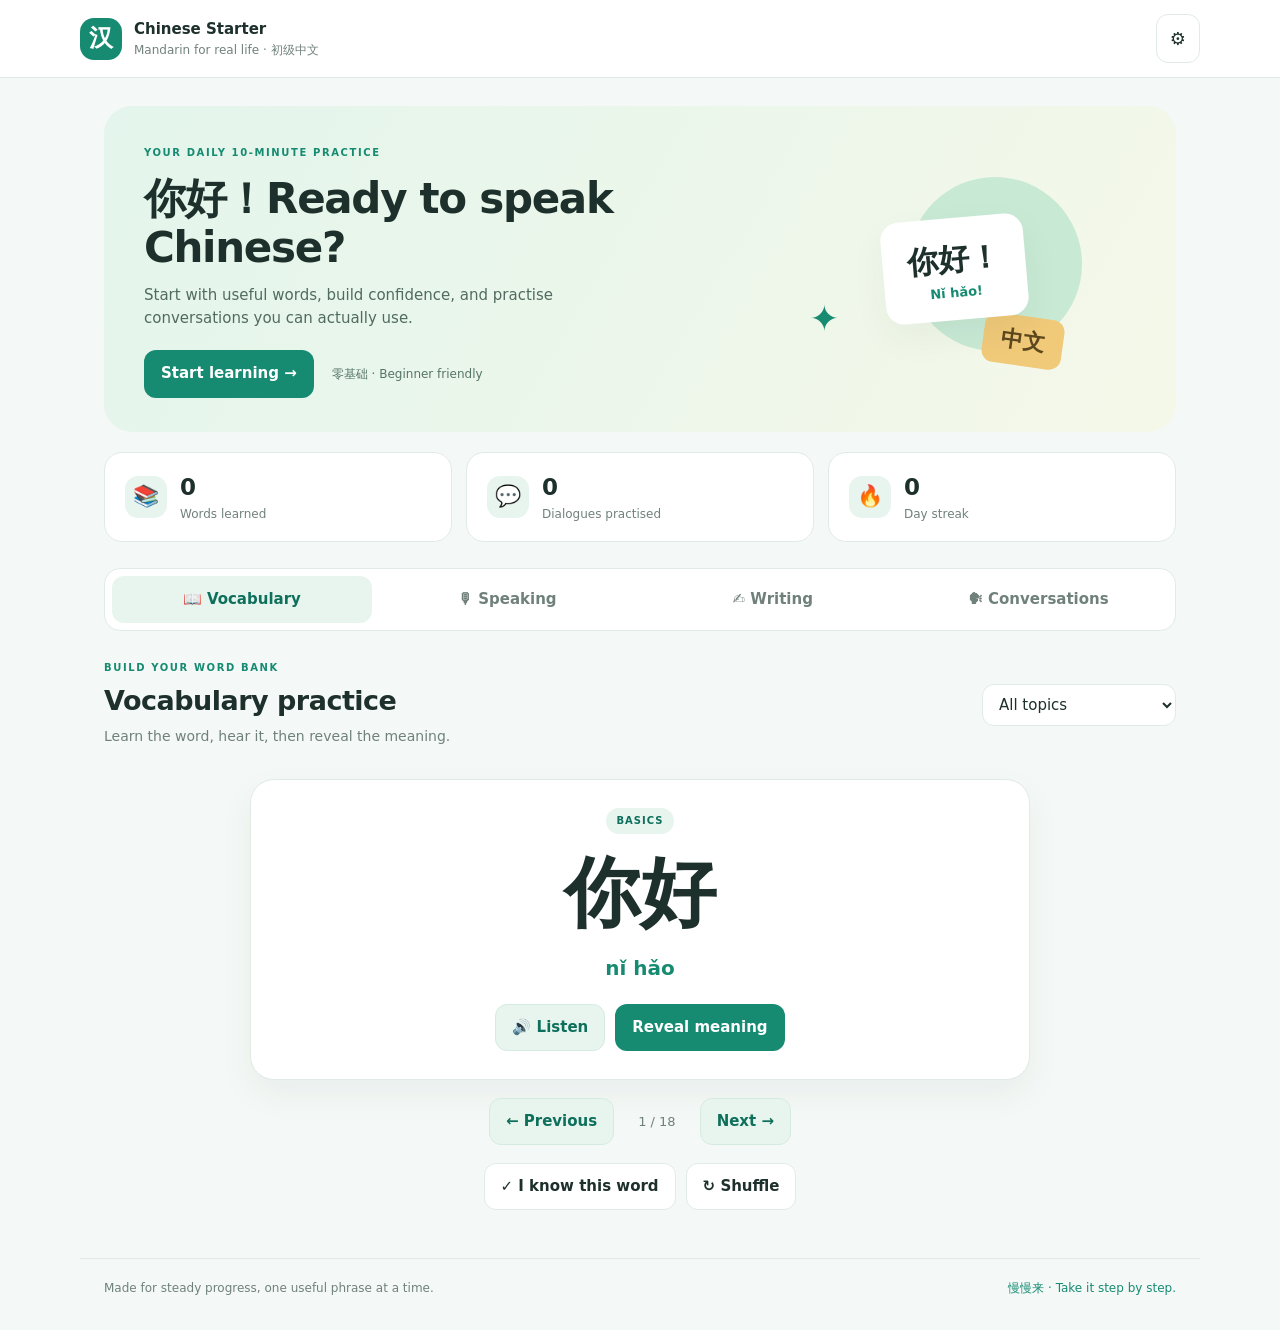
==== android/app/src/main/assets/web/index.html @ 2f26beed "Update" ====
<!doctype html>
<html lang="en">
<head>
<meta charset="utf-8"><meta name="viewport" content="width=device-width,initial-scale=1,viewport-fit=cover">
<meta name="theme-color" content="#168b72"><meta name="description" content="Learn beginner Mandarin through vocabulary, speaking, writing and real-life conversations.">
<link rel="manifest" href="manifest.webmanifest"><link rel="stylesheet" href="styles.css">
<title>Chinese Starter · Mandarin for real life</title>
</head>
<body>
<header class="topbar">
  <div class="brand"><div class="logo">汉</div><div><strong>Chinese Starter</strong><small>Mandarin for real life · 初级中文</small></div></div>
  <button id="settingsBtn" class="icon-btn" aria-label="Settings">⚙</button>
</header>
<main>
<section class="hero">
  <div><span class="eyebrow">YOUR DAILY 10-MINUTE PRACTICE</span><h1>你好！Ready to speak Chinese?</h1><p>Start with useful words, build confidence, and practise conversations you can actually use.</p><div class="hero-actions"><button class="primary" data-go="vocab">Start learning <span>→</span></button><span class="hero-note">零基础 · Beginner friendly</span></div></div>
  <div class="hero-art" aria-hidden="true"><div class="sun"></div><div class="speech">你好！<small>Nǐ hǎo!</small></div><div class="book">中文</div><div class="plant">✦</div></div>
</section>
<section class="stats">
 <div class="stat"><span class="stat-icon">📚</span><div><strong id="wordsStat">0</strong><small>Words learned</small></div></div>
 <div class="stat"><span class="stat-icon">💬</span><div><strong id="dialogsStat">0</strong><small>Dialogues practised</small></div></div>
 <div class="stat"><span class="stat-icon">🔥</span><div><strong id="streakStat">0</strong><small>Day streak</small></div></div>
</section>
<nav class="tabs" aria-label="Learning sections">
<button class="tab active" data-tab="vocab">📖 Vocabulary</button><button class="tab" data-tab="speaking">🎙 Speaking</button><button class="tab" data-tab="writing">✍️ Writing</button><button class="tab" data-tab="conversation">🗣 Conversations</button>
</nav>
<section id="vocab" class="panel active">
 <div class="section-head"><div><span class="eyebrow">BUILD YOUR WORD BANK</span><h2>Vocabulary practice</h2><p>Learn the word, hear it, then reveal the meaning.</p></div><select id="vocabCategory" aria-label="Vocabulary category"><option value="all">All topics</option><option value="basics">Basics</option><option value="daily">Daily life</option><option value="work">At work</option><option value="meeting">Customer meetings</option></select></div>
 <div class="flashcard" id="flashcard"><span id="wordTag" class="pill">BASICS</span><div id="hanzi" class="hanzi">你好</div><div id="pinyin" class="pinyin">nǐ hǎo</div><div id="meaning" class="meaning hidden">Hello</div><div id="example" class="example hidden"></div><div class="card-actions"><button id="audioBtn" class="secondary">🔊 Listen</button><button id="revealBtn" class="primary">Reveal meaning</button></div></div>
 <div class="practice-nav"><button id="prevWord" class="secondary">← Previous</button><span id="wordCounter">1 / 1</span><button id="nextWord" class="secondary">Next →</button></div>
 <div class="inline-actions"><button id="knownBtn" class="outline">✓ I know this word</button><button id="shuffleBtn" class="outline">↻ Shuffle</button></div>
</section>
<section id="speaking" class="panel">
 <div class="section-head"><div><span class="eyebrow">LISTEN · REPEAT · IMPROVE</span><h2>Speaking studio</h2><p>Listen to a phrase, say it aloud, and check your confidence.</p></div></div>
 <div class="practice-card"><label for="speakTopic">Choose a phrase</label><select id="speakTopic"></select><div id="speakHanzi" class="hanzi medium">请再说一遍。</div><div id="speakPinyin" class="pinyin">qǐng zài shuō yí biàn</div><p id="speakMeaning" class="meaning">Please say that again.</p><div class="button-row"><button id="speakAudio" class="primary">🔊 Listen</button><button id="micBtn" class="secondary">🎙 Try speaking</button></div><p id="speechResult" class="feedback" aria-live="polite">Tip: speak slowly and clearly. Speech recognition varies by browser and device.</p><div class="self-rating"><span>How did it feel?</span><button data-rating="again">Try again</button><button data-rating="good">Good</button><button data-rating="easy">Easy</button></div></div>
 <div class="tip-box">💡 <strong>Beginner tip:</strong> Mandarin has four main tones. Copy the rhythm first; accuracy will improve with repetition.</div>
</section>
<section id="writing" class="panel">
 <div class="section-head"><div><span class="eyebrow">READ · COPY · RECALL</span><h2>Writing practice</h2><p>Copy the characters and test your memory.</p></div></div>
 <div class="practice-card writing-card"><div class="writing-top"><div><span class="pill">COPY THIS</span><div id="writeHanzi" class="hanzi">谢谢</div><div id="writePinyin" class="pinyin">xiè xie</div><p id="writeMeaning" class="meaning">Thank you</p></div><button id="writeAudio" class="secondary">🔊 Hear it</button></div><div class="writing-grid"><div class="trace"><span class="muted">Character guide</span><div id="traceHanzi">谢 谢</div><small>Look at each character's shape and order.</small></div><div><label for="writeInput">Write the Chinese characters</label><input id="writeInput" autocomplete="off" placeholder="Type the characters here"><label for="writePinyinInput">Or type the pinyin</label><input id="writePinyinInput" autocomplete="off" placeholder="e.g. xie xie"><button id="checkWriting" class="primary full">Check my answer</button><p id="writeFeedback" class="feedback" aria-live="polite"></p></div></div><button id="nextWriting" class="secondary">Next writing prompt →</button></div>
</section>
<section id="conversation" class="panel">
 <div class="section-head"><div><span class="eyebrow">REAL CHINESE FOR REAL SITUATIONS</span><h2>Conversation role-play</h2><p>Read both roles, listen to each line, and practise speaking naturally.</p></div></div>
 <div class="conversation-layout"><aside class="scenario-list" id="scenarioList"></aside><article class="dialogue"><div class="dialogue-head"><div><span class="pill" id="scenarioTag">DAILY LIFE</span><h3 id="scenarioTitle">Meeting someone</h3><p id="scenarioDesc">Introduce yourself politely.</p></div><button id="playAll" class="secondary">▶ Play lines</button></div><div id="dialogueLines" class="dialogue-lines"></div><div class="roleplay"><label for="roleSelect">Practise as</label><select id="roleSelect"><option value="A">Person A</option><option value="B">Person B</option></select><button id="roleplayBtn" class="primary">Start role-play</button><p id="roleplayPrompt" class="feedback">Choose a role and practise your lines aloud.</p></div><button id="completeDialogue" class="outline full">✓ Mark conversation complete</button></article></div>
</section>
</main>
<footer>Made for steady progress, one useful phrase at a time. <span>慢慢来 · Take it step by step.</span></footer>
<dialog id="settingsDialog"><form method="dialog" id="settingsForm"><div class="dialog-title"><div><span class="eyebrow">MAKE IT YOURS</span><h2>Settings</h2></div><button class="icon-btn" value="cancel" aria-label="Close">✕</button></div><label for="themeSelect">Appearance</label><select id="themeSelect"><option value="light">Light</option><option value="dark">Dark</option></select><label for="accentSelect">Accent colour</label><select id="accentSelect"><option value="#168b72">Jade green</option><option value="#3978d4">Calm blue</option><option value="#9a62c7">Lavender</option><option value="#e17848">Warm orange</option><option value="#d04e78">Rose</option></select><p class="muted">Your learning progress and preferences are stored on this device.</p><button class="primary full" id="saveSettings" value="default">Save settings</button></form></dialog>
<script src="app.js"></script>
</body></html>
---- android/app/src/main/assets/web/styles.css ----
:root{--accent:#168b72;--accent-dark:#0e6f5b;--bg:#f4f8f6;--surface:#fff;--text:#1d302b;--muted:#70817b;--line:#e1ebe6;--soft:#e8f5ef;--shadow:0 14px 36px #173b2b0d}*{box-sizing:border-box}body{margin:0;background:var(--bg);color:var(--text);font:15px/1.55 Inter,ui-sans-serif,system-ui,-apple-system,"Segoe UI",sans-serif}button,input,select{font:inherit}button,select,input{border-radius:12px}button{cursor:pointer;transition:transform .15s,opacity .15s}button:hover{transform:translateY(-1px)}button:focus-visible,input:focus-visible,select:focus-visible{outline:3px solid #74c9b2;outline-offset:2px}.topbar{height:78px;display:flex;align-items:center;justify-content:space-between;padding:0 max(24px,calc((100vw - 1120px)/2));background:var(--surface);border-bottom:1px solid var(--line)}.brand{display:flex;align-items:center;gap:12px}.brand strong,.brand small{display:block}.brand small{font-size:12px;color:var(--muted)}.logo{display:grid;place-items:center;width:42px;height:42px;border-radius:14px;background:var(--accent);color:white;font-size:24px;font-weight:800}.icon-btn{border:1px solid var(--line);background:var(--surface);color:var(--text);padding:10px 13px;font-size:18px}main{max-width:1120px;margin:auto;padding:28px 24px 48px}.hero{display:grid;grid-template-columns:1.25fr .75fr;gap:24px;align-items:center;min-height:265px;padding:34px 40px;border-radius:28px;background:linear-gradient(120deg,#e3f5ec,#f5f8e9);overflow:hidden}.eyebrow{font-size:10px;letter-spacing:1.6px;font-weight:800;color:var(--accent)}h1{font-size:clamp(28px,4vw,42px);line-height:1.15;letter-spacing:-1.3px;margin:12px 0}h2{font-size:27px;line-height:1.2;letter-spacing:-.5px;margin:7px 0}h3{margin:8px 0;font-size:21px}p{margin:8px 0;color:var(--muted)}.hero p{max-width:490px;color:#516b60}.hero-actions{display:flex;align-items:center;gap:18px;margin-top:20px}.hero-note{font-size:12px;color:#567468}.primary,.secondary,.outline{padding:11px 16px;border:1px solid transparent;font-weight:700}.primary{background:var(--accent);color:#fff}.primary:hover{background:var(--accent-dark)}.secondary{background:var(--soft);color:var(--accent-dark);border-color:#d5ebe0}.outline{background:var(--surface);border-color:var(--line);color:var(--text)}.hero-art{height:200px;position:relative;display:grid;place-items:center}.sun{position:absolute;width:174px;height:174px;border-radius:50%;background:#c8e9d4;right:15%;top:8px}.speech{z-index:1;background:white;padding:17px 25px;border-radius:18px;box-shadow:var(--shadow);font-size:31px;font-weight:800;transform:rotate(-5deg);text-align:center}.speech small{display:block;font-size:13px;color:var(--accent);font-weight:600}.book{position:absolute;bottom:3px;right:20%;background:#f0c979;color:#5d481d;border-radius:12px;padding:8px 18px;font-size:22px;font-weight:800;transform:rotate(8deg)}.plant{position:absolute;left:10%;bottom:22px;font-size:36px;color:var(--accent)}.stats{display:grid;grid-template-columns:repeat(3,1fr);gap:14px;margin:20px 0}.stat{display:flex;align-items:center;gap:13px;background:var(--surface);padding:17px 20px;border:1px solid var(--line);border-radius:18px}.stat-icon{width:42px;height:42px;border-radius:13px;background:var(--soft);display:grid;place-items:center;font-size:21px}.stat strong,.stat small{display:block}.stat strong{font-size:23px}.stat small{color:var(--muted);font-size:12px}.tabs{display:flex;gap:6px;overflow:auto;padding:7px;background:var(--surface);border:1px solid var(--line);border-radius:16px;margin:26px 0 22px}.tab{white-space:nowrap;flex:1;padding:12px 14px;border:0;background:transparent;color:var(--muted);font-weight:700}.tab.active{background:var(--soft);color:var(--accent-dark)}.panel{display:none}.panel.active{display:block;animation:fade .22s ease}@keyframes fade{from{opacity:.5;transform:translateY(3px)}to{opacity:1;transform:none}}.section-head{display:flex;justify-content:space-between;align-items:center;gap:20px;margin:24px 0}.section-head p{font-size:14px}.section-head select,select,input{padding:10px 12px;border:1px solid var(--line);background:var(--surface);color:var(--text)}.flashcard,.practice-card{max-width:780px;margin:0 auto;background:var(--surface);border:1px solid var(--line);border-radius:24px;padding:28px;box-shadow:var(--shadow);text-align:center}.pill{display:inline-block;border-radius:999px;background:var(--soft);color:var(--accent-dark);padding:5px 10px;font-size:10px;letter-spacing:1px;font-weight:800}.hanzi{font-size:76px;font-weight:800;line-height:1.3;margin:10px 0;color:var(--text);font-family:"Noto Sans CJK SC","Microsoft YaHei",sans-serif}.hanzi.medium{font-size:52px}.pinyin{font-size:20px;color:var(--accent);font-weight:650}.meaning{font-weight:700;margin:10px 0;color:var(--text)}.example{padding:12px;background:var(--bg);border-radius:12px;margin:14px auto;max-width:540px}.hidden{display:none!important}.card-actions,.button-row{display:flex;justify-content:center;gap:10px;margin-top:20px}.practice-nav{display:flex;justify-content:center;align-items:center;gap:24px;margin:18px}.practice-nav span{font-size:13px;color:var(--muted)}.inline-actions{display:flex;justify-content:center;gap:10px}.practice-card{text-align:left;max-width:850px}.practice-card>label,.practice-card label,.dialog label,form label{display:block;font-size:12px;font-weight:750;margin:12px 0 6px;color:var(--muted)}.practice-card select{width:100%;max-width:100%}.practice-card .hanzi,.practice-card .pinyin,.practice-card .meaning{text-align:center}.feedback{font-size:13px;min-height:22px;margin:12px 0}.self-rating{display:flex;gap:8px;align-items:center;flex-wrap:wrap;border-top:1px solid var(--line);padding-top:16px;margin-top:18px}.self-rating span{margin-right:auto;color:var(--muted);font-size:13px}.self-rating button{background:var(--bg);border:1px solid var(--line);padding:7px 12px;color:var(--text)}.tip-box{max-width:850px;margin:15px auto;background:#fff8e7;color:#7c622a;border-radius:14px;padding:14px 17px;font-size:13px}.tip-box strong{color:#61491d}.writing-top{display:flex;justify-content:space-between;align-items:flex-start;border-bottom:1px solid var(--line);padding-bottom:20px}.writing-top .hanzi,.writing-top .pinyin,.writing-top .meaning{text-align:left}.writing-grid{display:grid;grid-template-columns:1fr 1fr;gap:22px;margin:20px 0}.trace{border:1px dashed #b8d6c8;background:var(--bg);border-radius:16px;padding:18px;text-align:center;display:flex;flex-direction:column;justify-content:center;min-height:210px}.trace #traceHanzi{font-size:55px;font-weight:800;color:#8db7a5;letter-spacing:9px;margin:12px 0}.trace small,.muted{color:var(--muted);font-size:12px}.writing-grid input{width:100%;margin-bottom:8px}.full{width:100%;margin-top:8px}.conversation-layout{display:grid;grid-template-columns:260px 1fr;gap:18px}.scenario-list{display:flex;flex-direction:column;gap:8px}.scenario-btn{text-align:left;padding:14px;background:var(--surface);border:1px solid var(--line);color:var(--text);border-radius:14px}.scenario-btn strong,.scenario-btn small{display:block}.scenario-btn small{color:var(--muted);margin-top:3px}.scenario-btn.active{border-color:var(--accent);background:var(--soft)}.dialogue{background:var(--surface);border:1px solid var(--line);border-radius:22px;padding:24px}.dialogue-head{display:flex;justify-content:space-between;gap:12px;align-items:flex-start;border-bottom:1px solid var(--line);padding-bottom:15px}.dialogue-head p{font-size:13px}.dialogue-lines{padding:14px 0}.line{display:grid;grid-template-columns:36px 1fr auto;gap:10px;align-items:center;padding:12px;border-radius:13px;margin:7px 0;background:var(--bg)}.line.mine{border:1px solid #a7d9c5;background:var(--soft)}.speaker{width:32px;height:32px;border-radius:50%;background:var(--surface);display:grid;place-items:center;font-weight:800;color:var(--accent)}.line strong{display:block;font-size:17px}.line .line-pinyin{color:var(--accent);font-size:12px}.line .line-en{font-size:12px;color:var(--muted)}.line button{background:transparent;border:1px solid var(--line);padding:7px}.roleplay{padding:15px;background:var(--bg);border-radius:14px;margin-bottom:12px}.roleplay select{margin-left:8px}.roleplay .primary{margin-left:8px}footer{max-width:1120px;margin:auto;padding:20px 24px 32px;color:var(--muted);font-size:12px;border-top:1px solid var(--line);display:flex;justify-content:space-between}footer span{color:var(--accent)}dialog{border:1px solid var(--line);border-radius:22px;background:var(--surface);color:var(--text);padding:24px;width:min(420px,calc(100% - 32px));box-shadow:0 20px 80px #0003}dialog::backdrop{background:#10251d80}.dialog-title{display:flex;justify-content:space-between;align-items:center;margin-bottom:20px}dialog select{width:100%;margin-bottom:10px}body.dark{--bg:#14211d;--surface:#1d2d27;--text:#e9f4ee;--muted:#a5b8af;--line:#31483e;--soft:#263f35;--shadow:0 14px 36px #0002}body.dark .hero{background:linear-gradient(120deg,#223e32,#303d2c)}body.dark .hero p{color:#c0d1c7}body.dark .tip-box{background:#3e3825;color:#f3dca0}body.dark .tip-box strong{color:#ffe8a9}body.dark .sun{background:#315d48}body.dark .speech{background:#e9f4ee;color:#1d302b}body.dark .book{color:#493715}body.dark .line.mine{background:#263f35}body.dark .hero-note{color:#b5cfc0}@media(max-width:720px){main{padding:18px 14px 32px}.topbar{height:68px;padding:0 16px}.hero{grid-template-columns:1fr;padding:25px 22px;min-height:auto}.hero-art{height:130px}.sun{width:120px;height:120px;right:25%;top:0}.speech{font-size:25px;padding:10px 20px}.book{right:24%;bottom:0}.plant{left:16%;bottom:12px}.stats{gap:8px}.stat{padding:12px 9px;gap:7px;flex-direction:column;align-items:flex-start}.stat-icon{width:32px;height:32px;font-size:17px}.stat strong{font-size:19px}.stat small{font-size:10px}.tabs{margin:20px 0 16px}.tab{padding:10px;font-size:12px}.section-head{align-items:flex-start;flex-direction:column}.section-head select{width:100%}.flashcard,.practice-card{padding:20px 15px}.hanzi{font-size:64px}.writing-grid{grid-template-columns:1fr}.trace{min-height:150px}.conversation-layout{grid-template-columns:1fr}.scenario-list{display:grid;grid-template-columns:1fr 1fr}.scenario-btn{padding:11px}.dialogue{padding:15px}.dialogue-head{flex-direction:column}.line{grid-template-columns:30px 1fr auto;gap:7px;padding:9px}.line strong{font-size:16px}.roleplay select,.roleplay .primary{margin:8px 5px 0 0}footer{padding:18px 15px;gap:12px;flex-direction:column}}
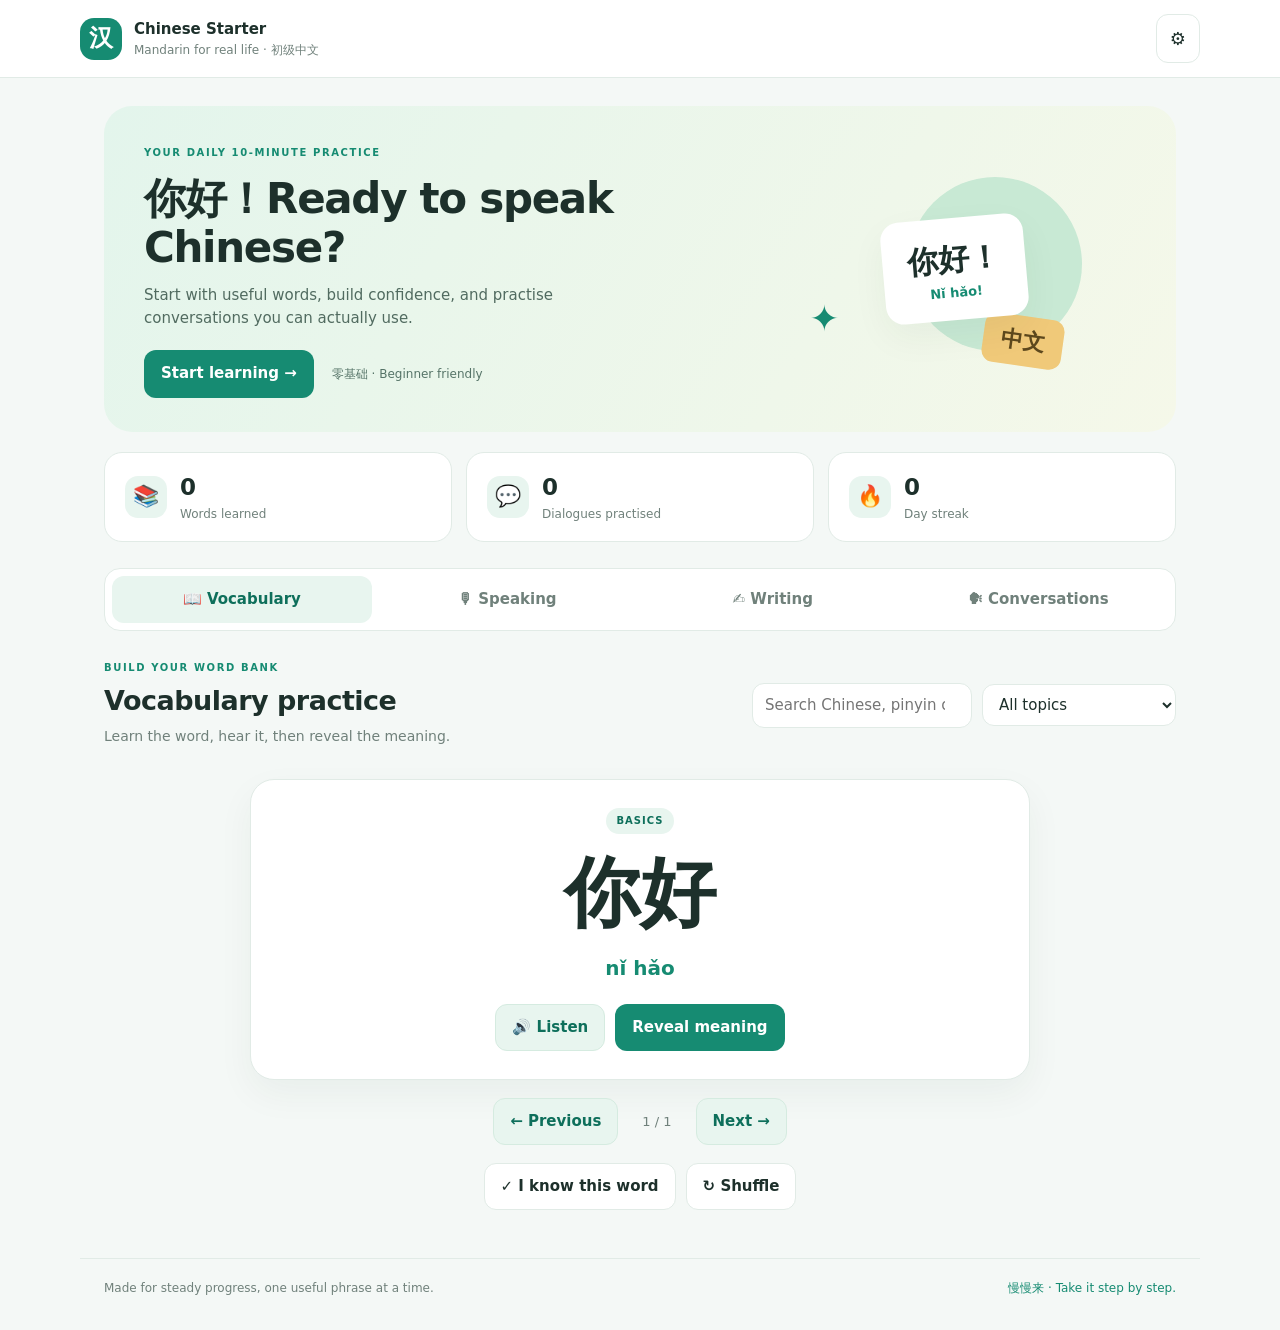
==== commit fbdb67a6: "Update" ====
--- a/android/app/src/main/assets/web/index.html
+++ b/android/app/src/main/assets/web/index.html
@@ -25,7 +25,7 @@
 <button class="tab active" data-tab="vocab">📖 Vocabulary</button><button class="tab" data-tab="speaking">🎙 Speaking</button><button class="tab" data-tab="writing">✍️ Writing</button><button class="tab" data-tab="conversation">🗣 Conversations</button>
 </nav>
 <section id="vocab" class="panel active">
- <div class="section-head"><div><span class="eyebrow">BUILD YOUR WORD BANK</span><h2>Vocabulary practice</h2><p>Learn the word, hear it, then reveal the meaning.</p></div><select id="vocabCategory" aria-label="Vocabulary category"><option value="all">All topics</option><option value="basics">Basics</option><option value="daily">Daily life</option><option value="work">At work</option><option value="meeting">Customer meetings</option></select></div>
+ <div class="section-head"><div><span class="eyebrow">BUILD YOUR WORD BANK</span><h2>Vocabulary practice</h2><p>Learn the word, hear it, then reveal the meaning.</p></div><div class="vocab-controls"><input id="vocabSearch" type="search" placeholder="Search Chinese, pinyin or English…" aria-label="Search vocabulary"><select id="vocabCategory" aria-label="Vocabulary category"><option value="all">All topics</option><option value="basics">Basics</option><option value="daily">Daily life</option><option value="work">At work</option><option value="meeting">Customer meetings</option></select></div></div>
  <div class="flashcard" id="flashcard"><span id="wordTag" class="pill">BASICS</span><div id="hanzi" class="hanzi">你好</div><div id="pinyin" class="pinyin">nǐ hǎo</div><div id="meaning" class="meaning hidden">Hello</div><div id="example" class="example hidden"></div><div class="card-actions"><button id="audioBtn" class="secondary">🔊 Listen</button><button id="revealBtn" class="primary">Reveal meaning</button></div></div>
  <div class="practice-nav"><button id="prevWord" class="secondary">← Previous</button><span id="wordCounter">1 / 1</span><button id="nextWord" class="secondary">Next →</button></div>
  <div class="inline-actions"><button id="knownBtn" class="outline">✓ I know this word</button><button id="shuffleBtn" class="outline">↻ Shuffle</button></div>
@@ -41,7 +41,7 @@
 </section>
 <section id="conversation" class="panel">
  <div class="section-head"><div><span class="eyebrow">REAL CHINESE FOR REAL SITUATIONS</span><h2>Conversation role-play</h2><p>Read both roles, listen to each line, and practise speaking naturally.</p></div></div>
- <div class="conversation-layout"><aside class="scenario-list" id="scenarioList"></aside><article class="dialogue"><div class="dialogue-head"><div><span class="pill" id="scenarioTag">DAILY LIFE</span><h3 id="scenarioTitle">Meeting someone</h3><p id="scenarioDesc">Introduce yourself politely.</p></div><button id="playAll" class="secondary">▶ Play lines</button></div><div id="dialogueLines" class="dialogue-lines"></div><div class="roleplay"><label for="roleSelect">Practise as</label><select id="roleSelect"><option value="A">Person A</option><option value="B">Person B</option></select><button id="roleplayBtn" class="primary">Start role-play</button><p id="roleplayPrompt" class="feedback">Choose a role and practise your lines aloud.</p></div><button id="completeDialogue" class="outline full">✓ Mark conversation complete</button></article></div>
+ <div class="conversation-tip">Choose a situation, listen to each line, then practise your role. Customer dialogues use polite 您 (nín).</div><div class="conversation-layout"><aside class="scenario-list" id="scenarioList"></aside><article class="dialogue"><div class="dialogue-head"><div><span class="pill" id="scenarioTag">DAILY LIFE</span><h3 id="scenarioTitle">Meeting someone</h3><p id="scenarioDesc">Introduce yourself politely.</p></div><button id="playAll" class="secondary">▶ Play lines</button></div><div id="dialogueLines" class="dialogue-lines"></div><div class="roleplay"><label for="roleSelect">Practise as</label><select id="roleSelect"><option value="A">Person A</option><option value="B">Person B</option></select><button id="roleplayBtn" class="primary">Start role-play</button><p id="roleplayPrompt" class="feedback">Choose a role and practise your lines aloud.</p></div><button id="completeDialogue" class="outline full">✓ Mark conversation complete</button></article></div>
 </section>
 </main>
 <footer>Made for steady progress, one useful phrase at a time. <span>慢慢来 · Take it step by step.</span></footer>
--- a/android/app/src/main/assets/web/styles.css
+++ b/android/app/src/main/assets/web/styles.css
@@ -1 +1,11 @@
-:root{--accent:#168b72;--accent-dark:#0e6f5b;--bg:#f4f8f6;--surface:#fff;--text:#1d302b;--muted:#70817b;--line:#e1ebe6;--soft:#e8f5ef;--shadow:0 14px 36px #173b2b0d}*{box-sizing:border-box}body{margin:0;background:var(--bg);color:var(--text);font:15px/1.55 Inter,ui-sans-serif,system-ui,-apple-system,"Segoe UI",sans-serif}button,input,select{font:inherit}button,select,input{border-radius:12px}button{cursor:pointer;transition:transform .15s,opacity .15s}button:hover{transform:translateY(-1px)}button:focus-visible,input:focus-visible,select:focus-visible{outline:3px solid #74c9b2;outline-offset:2px}.topbar{height:78px;display:flex;align-items:center;justify-content:space-between;padding:0 max(24px,calc((100vw - 1120px)/2));background:var(--surface);border-bottom:1px solid var(--line)}.brand{display:flex;align-items:center;gap:12px}.brand strong,.brand small{display:block}.brand small{font-size:12px;color:var(--muted)}.logo{display:grid;place-items:center;width:42px;height:42px;border-radius:14px;background:var(--accent);color:white;font-size:24px;font-weight:800}.icon-btn{border:1px solid var(--line);background:var(--surface);color:var(--text);padding:10px 13px;font-size:18px}main{max-width:1120px;margin:auto;padding:28px 24px 48px}.hero{display:grid;grid-template-columns:1.25fr .75fr;gap:24px;align-items:center;min-height:265px;padding:34px 40px;border-radius:28px;background:linear-gradient(120deg,#e3f5ec,#f5f8e9);overflow:hidden}.eyebrow{font-size:10px;letter-spacing:1.6px;font-weight:800;color:var(--accent)}h1{font-size:clamp(28px,4vw,42px);line-height:1.15;letter-spacing:-1.3px;margin:12px 0}h2{font-size:27px;line-height:1.2;letter-spacing:-.5px;margin:7px 0}h3{margin:8px 0;font-size:21px}p{margin:8px 0;color:var(--muted)}.hero p{max-width:490px;color:#516b60}.hero-actions{display:flex;align-items:center;gap:18px;margin-top:20px}.hero-note{font-size:12px;color:#567468}.primary,.secondary,.outline{padding:11px 16px;border:1px solid transparent;font-weight:700}.primary{background:var(--accent);color:#fff}.primary:hover{background:var(--accent-dark)}.secondary{background:var(--soft);color:var(--accent-dark);border-color:#d5ebe0}.outline{background:var(--surface);border-color:var(--line);color:var(--text)}.hero-art{height:200px;position:relative;display:grid;place-items:center}.sun{position:absolute;width:174px;height:174px;border-radius:50%;background:#c8e9d4;right:15%;top:8px}.speech{z-index:1;background:white;padding:17px 25px;border-radius:18px;box-shadow:var(--shadow);font-size:31px;font-weight:800;transform:rotate(-5deg);text-align:center}.speech small{display:block;font-size:13px;color:var(--accent);font-weight:600}.book{position:absolute;bottom:3px;right:20%;background:#f0c979;color:#5d481d;border-radius:12px;padding:8px 18px;font-size:22px;font-weight:800;transform:rotate(8deg)}.plant{position:absolute;left:10%;bottom:22px;font-size:36px;color:var(--accent)}.stats{display:grid;grid-template-columns:repeat(3,1fr);gap:14px;margin:20px 0}.stat{display:flex;align-items:center;gap:13px;background:var(--surface);padding:17px 20px;border:1px solid var(--line);border-radius:18px}.stat-icon{width:42px;height:42px;border-radius:13px;background:var(--soft);display:grid;place-items:center;font-size:21px}.stat strong,.stat small{display:block}.stat strong{font-size:23px}.stat small{color:var(--muted);font-size:12px}.tabs{display:flex;gap:6px;overflow:auto;padding:7px;background:var(--surface);border:1px solid var(--line);border-radius:16px;margin:26px 0 22px}.tab{white-space:nowrap;flex:1;padding:12px 14px;border:0;background:transparent;color:var(--muted);font-weight:700}.tab.active{background:var(--soft);color:var(--accent-dark)}.panel{display:none}.panel.active{display:block;animation:fade .22s ease}@keyframes fade{from{opacity:.5;transform:translateY(3px)}to{opacity:1;transform:none}}.section-head{display:flex;justify-content:space-between;align-items:center;gap:20px;margin:24px 0}.section-head p{font-size:14px}.section-head select,select,input{padding:10px 12px;border:1px solid var(--line);background:var(--surface);color:var(--text)}.flashcard,.practice-card{max-width:780px;margin:0 auto;background:var(--surface);border:1px solid var(--line);border-radius:24px;padding:28px;box-shadow:var(--shadow);text-align:center}.pill{display:inline-block;border-radius:999px;background:var(--soft);color:var(--accent-dark);padding:5px 10px;font-size:10px;letter-spacing:1px;font-weight:800}.hanzi{font-size:76px;font-weight:800;line-height:1.3;margin:10px 0;color:var(--text);font-family:"Noto Sans CJK SC","Microsoft YaHei",sans-serif}.hanzi.medium{font-size:52px}.pinyin{font-size:20px;color:var(--accent);font-weight:650}.meaning{font-weight:700;margin:10px 0;color:var(--text)}.example{padding:12px;background:var(--bg);border-radius:12px;margin:14px auto;max-width:540px}.hidden{display:none!important}.card-actions,.button-row{display:flex;justify-content:center;gap:10px;margin-top:20px}.practice-nav{display:flex;justify-content:center;align-items:center;gap:24px;margin:18px}.practice-nav span{font-size:13px;color:var(--muted)}.inline-actions{display:flex;justify-content:center;gap:10px}.practice-card{text-align:left;max-width:850px}.practice-card>label,.practice-card label,.dialog label,form label{display:block;font-size:12px;font-weight:750;margin:12px 0 6px;color:var(--muted)}.practice-card select{width:100%;max-width:100%}.practice-card .hanzi,.practice-card .pinyin,.practice-card .meaning{text-align:center}.feedback{font-size:13px;min-height:22px;margin:12px 0}.self-rating{display:flex;gap:8px;align-items:center;flex-wrap:wrap;border-top:1px solid var(--line);padding-top:16px;margin-top:18px}.self-rating span{margin-right:auto;color:var(--muted);font-size:13px}.self-rating button{background:var(--bg);border:1px solid var(--line);padding:7px 12px;color:var(--text)}.tip-box{max-width:850px;margin:15px auto;background:#fff8e7;color:#7c622a;border-radius:14px;padding:14px 17px;font-size:13px}.tip-box strong{color:#61491d}.writing-top{display:flex;justify-content:space-between;align-items:flex-start;border-bottom:1px solid var(--line);padding-bottom:20px}.writing-top .hanzi,.writing-top .pinyin,.writing-top .meaning{text-align:left}.writing-grid{display:grid;grid-template-columns:1fr 1fr;gap:22px;margin:20px 0}.trace{border:1px dashed #b8d6c8;background:var(--bg);border-radius:16px;padding:18px;text-align:center;display:flex;flex-direction:column;justify-content:center;min-height:210px}.trace #traceHanzi{font-size:55px;font-weight:800;color:#8db7a5;letter-spacing:9px;margin:12px 0}.trace small,.muted{color:var(--muted);font-size:12px}.writing-grid input{width:100%;margin-bottom:8px}.full{width:100%;margin-top:8px}.conversation-layout{display:grid;grid-template-columns:260px 1fr;gap:18px}.scenario-list{display:flex;flex-direction:column;gap:8px}.scenario-btn{text-align:left;padding:14px;background:var(--surface);border:1px solid var(--line);color:var(--text);border-radius:14px}.scenario-btn strong,.scenario-btn small{display:block}.scenario-btn small{color:var(--muted);margin-top:3px}.scenario-btn.active{border-color:var(--accent);background:var(--soft)}.dialogue{background:var(--surface);border:1px solid var(--line);border-radius:22px;padding:24px}.dialogue-head{display:flex;justify-content:space-between;gap:12px;align-items:flex-start;border-bottom:1px solid var(--line);padding-bottom:15px}.dialogue-head p{font-size:13px}.dialogue-lines{padding:14px 0}.line{display:grid;grid-template-columns:36px 1fr auto;gap:10px;align-items:center;padding:12px;border-radius:13px;margin:7px 0;background:var(--bg)}.line.mine{border:1px solid #a7d9c5;background:var(--soft)}.speaker{width:32px;height:32px;border-radius:50%;background:var(--surface);display:grid;place-items:center;font-weight:800;color:var(--accent)}.line strong{display:block;font-size:17px}.line .line-pinyin{color:var(--accent);font-size:12px}.line .line-en{font-size:12px;color:var(--muted)}.line button{background:transparent;border:1px solid var(--line);padding:7px}.roleplay{padding:15px;background:var(--bg);border-radius:14px;margin-bottom:12px}.roleplay select{margin-left:8px}.roleplay .primary{margin-left:8px}footer{max-width:1120px;margin:auto;padding:20px 24px 32px;color:var(--muted);font-size:12px;border-top:1px solid var(--line);display:flex;justify-content:space-between}footer span{color:var(--accent)}dialog{border:1px solid var(--line);border-radius:22px;background:var(--surface);color:var(--text);padding:24px;width:min(420px,calc(100% - 32px));box-shadow:0 20px 80px #0003}dialog::backdrop{background:#10251d80}.dialog-title{display:flex;justify-content:space-between;align-items:center;margin-bottom:20px}dialog select{width:100%;margin-bottom:10px}body.dark{--bg:#14211d;--surface:#1d2d27;--text:#e9f4ee;--muted:#a5b8af;--line:#31483e;--soft:#263f35;--shadow:0 14px 36px #0002}body.dark .hero{background:linear-gradient(120deg,#223e32,#303d2c)}body.dark .hero p{color:#c0d1c7}body.dark .tip-box{background:#3e3825;color:#f3dca0}body.dark .tip-box strong{color:#ffe8a9}body.dark .sun{background:#315d48}body.dark .speech{background:#e9f4ee;color:#1d302b}body.dark .book{color:#493715}body.dark .line.mine{background:#263f35}body.dark .hero-note{color:#b5cfc0}@media(max-width:720px){main{padding:18px 14px 32px}.topbar{height:68px;padding:0 16px}.hero{grid-template-columns:1fr;padding:25px 22px;min-height:auto}.hero-art{height:130px}.sun{width:120px;height:120px;right:25%;top:0}.speech{font-size:25px;padding:10px 20px}.book{right:24%;bottom:0}.plant{left:16%;bottom:12px}.stats{gap:8px}.stat{padding:12px 9px;gap:7px;flex-direction:column;align-items:flex-start}.stat-icon{width:32px;height:32px;font-size:17px}.stat strong{font-size:19px}.stat small{font-size:10px}.tabs{margin:20px 0 16px}.tab{padding:10px;font-size:12px}.section-head{align-items:flex-start;flex-direction:column}.section-head select{width:100%}.flashcard,.practice-card{padding:20px 15px}.hanzi{font-size:64px}.writing-grid{grid-template-columns:1fr}.trace{min-height:150px}.conversation-layout{grid-template-columns:1fr}.scenario-list{display:grid;grid-template-columns:1fr 1fr}.scenario-btn{padding:11px}.dialogue{padding:15px}.dialogue-head{flex-direction:column}.line{grid-template-columns:30px 1fr auto;gap:7px;padding:9px}.line strong{font-size:16px}.roleplay select,.roleplay .primary{margin:8px 5px 0 0}footer{padding:18px 15px;gap:12px;flex-direction:column}}+:root{--accent:#168b72;--accent-dark:#0e6f5b;--bg:#f4f8f6;--surface:#fff;--text:#1d302b;--muted:#70817b;--line:#e1ebe6;--soft:#e8f5ef;--shadow:0 14px 36px #173b2b0d}*{box-sizing:border-box}body{margin:0;background:var(--bg);color:var(--text);font:15px/1.55 Inter,ui-sans-serif,system-ui,-apple-system,"Segoe UI",sans-serif}button,input,select{font:inherit}button,select,input{border-radius:12px}button{cursor:pointer;transition:transform .15s,opacity .15s}button:hover{transform:translateY(-1px)}button:focus-visible,input:focus-visible,select:focus-visible{outline:3px solid #74c9b2;outline-offset:2px}.topbar{height:78px;display:flex;align-items:center;justify-content:space-between;padding:0 max(24px,calc((100vw - 1120px)/2));background:var(--surface);border-bottom:1px solid var(--line)}.brand{display:flex;align-items:center;gap:12px}.brand strong,.brand small{display:block}.brand small{font-size:12px;color:var(--muted)}.logo{display:grid;place-items:center;width:42px;height:42px;border-radius:14px;background:var(--accent);color:white;font-size:24px;font-weight:800}.icon-btn{border:1px solid var(--line);background:var(--surface);color:var(--text);padding:10px 13px;font-size:18px}main{max-width:1120px;margin:auto;padding:28px 24px 48px}.hero{display:grid;grid-template-columns:1.25fr .75fr;gap:24px;align-items:center;min-height:265px;padding:34px 40px;border-radius:28px;background:linear-gradient(120deg,#e3f5ec,#f5f8e9);overflow:hidden}.eyebrow{font-size:10px;letter-spacing:1.6px;font-weight:800;color:var(--accent)}h1{font-size:clamp(28px,4vw,42px);line-height:1.15;letter-spacing:-1.3px;margin:12px 0}h2{font-size:27px;line-height:1.2;letter-spacing:-.5px;margin:7px 0}h3{margin:8px 0;font-size:21px}p{margin:8px 0;color:var(--muted)}.hero p{max-width:490px;color:#516b60}.hero-actions{display:flex;align-items:center;gap:18px;margin-top:20px}.hero-note{font-size:12px;color:#567468}.primary,.secondary,.outline{padding:11px 16px;border:1px solid transparent;font-weight:700}.primary{background:var(--accent);color:#fff}.primary:hover{background:var(--accent-dark)}.secondary{background:var(--soft);color:var(--accent-dark);border-color:#d5ebe0}.outline{background:var(--surface);border-color:var(--line);color:var(--text)}.hero-art{height:200px;position:relative;display:grid;place-items:center}.sun{position:absolute;width:174px;height:174px;border-radius:50%;background:#c8e9d4;right:15%;top:8px}.speech{z-index:1;background:white;padding:17px 25px;border-radius:18px;box-shadow:var(--shadow);font-size:31px;font-weight:800;transform:rotate(-5deg);text-align:center}.speech small{display:block;font-size:13px;color:var(--accent);font-weight:600}.book{position:absolute;bottom:3px;right:20%;background:#f0c979;color:#5d481d;border-radius:12px;padding:8px 18px;font-size:22px;font-weight:800;transform:rotate(8deg)}.plant{position:absolute;left:10%;bottom:22px;font-size:36px;color:var(--accent)}.stats{display:grid;grid-template-columns:repeat(3,1fr);gap:14px;margin:20px 0}.stat{display:flex;align-items:center;gap:13px;background:var(--surface);padding:17px 20px;border:1px solid var(--line);border-radius:18px}.stat-icon{width:42px;height:42px;border-radius:13px;background:var(--soft);display:grid;place-items:center;font-size:21px}.stat strong,.stat small{display:block}.stat strong{font-size:23px}.stat small{color:var(--muted);font-size:12px}.tabs{display:flex;gap:6px;overflow:auto;padding:7px;background:var(--surface);border:1px solid var(--line);border-radius:16px;margin:26px 0 22px}.tab{white-space:nowrap;flex:1;padding:12px 14px;border:0;background:transparent;color:var(--muted);font-weight:700}.tab.active{background:var(--soft);color:var(--accent-dark)}.panel{display:none}.panel.active{display:block;animation:fade .22s ease}@keyframes fade{from{opacity:.5;transform:translateY(3px)}to{opacity:1;transform:none}}.section-head{display:flex;justify-content:space-between;align-items:center;gap:20px;margin:24px 0}.section-head p{font-size:14px}.section-head select,select,input{padding:10px 12px;border:1px solid var(--line);background:var(--surface);color:var(--text)}.flashcard,.practice-card{max-width:780px;margin:0 auto;background:var(--surface);border:1px solid var(--line);border-radius:24px;padding:28px;box-shadow:var(--shadow);text-align:center}.pill{display:inline-block;border-radius:999px;background:var(--soft);color:var(--accent-dark);padding:5px 10px;font-size:10px;letter-spacing:1px;font-weight:800}.hanzi{font-size:76px;font-weight:800;line-height:1.3;margin:10px 0;color:var(--text);font-family:"Noto Sans CJK SC","Microsoft YaHei",sans-serif}.hanzi.medium{font-size:52px}.pinyin{font-size:20px;color:var(--accent);font-weight:650}.meaning{font-weight:700;margin:10px 0;color:var(--text)}.example{padding:12px;background:var(--bg);border-radius:12px;margin:14px auto;max-width:540px}.hidden{display:none!important}.card-actions,.button-row{display:flex;justify-content:center;gap:10px;margin-top:20px}.practice-nav{display:flex;justify-content:center;align-items:center;gap:24px;margin:18px}.practice-nav span{font-size:13px;color:var(--muted)}.inline-actions{display:flex;justify-content:center;gap:10px}.practice-card{text-align:left;max-width:850px}.practice-card>label,.practice-card label,.dialog label,form label{display:block;font-size:12px;font-weight:750;margin:12px 0 6px;color:var(--muted)}.practice-card select{width:100%;max-width:100%}.practice-card .hanzi,.practice-card .pinyin,.practice-card .meaning{text-align:center}.feedback{font-size:13px;min-height:22px;margin:12px 0}.self-rating{display:flex;gap:8px;align-items:center;flex-wrap:wrap;border-top:1px solid var(--line);padding-top:16px;margin-top:18px}.self-rating span{margin-right:auto;color:var(--muted);font-size:13px}.self-rating button{background:var(--bg);border:1px solid var(--line);padding:7px 12px;color:var(--text)}.tip-box{max-width:850px;margin:15px auto;background:#fff8e7;color:#7c622a;border-radius:14px;padding:14px 17px;font-size:13px}.tip-box strong{color:#61491d}.writing-top{display:flex;justify-content:space-between;align-items:flex-start;border-bottom:1px solid var(--line);padding-bottom:20px}.writing-top .hanzi,.writing-top .pinyin,.writing-top .meaning{text-align:left}.writing-grid{display:grid;grid-template-columns:1fr 1fr;gap:22px;margin:20px 0}.trace{border:1px dashed #b8d6c8;background:var(--bg);border-radius:16px;padding:18px;text-align:center;display:flex;flex-direction:column;justify-content:center;min-height:210px}.trace #traceHanzi{font-size:55px;font-weight:800;color:#8db7a5;letter-spacing:9px;margin:12px 0}.trace small,.muted{color:var(--muted);font-size:12px}.writing-grid input{width:100%;margin-bottom:8px}.full{width:100%;margin-top:8px}.conversation-layout{display:grid;grid-template-columns:260px 1fr;gap:18px}.scenario-list{display:flex;flex-direction:column;gap:8px}.scenario-btn{text-align:left;padding:14px;background:var(--surface);border:1px solid var(--line);color:var(--text);border-radius:14px}.scenario-btn strong,.scenario-btn small{display:block}.scenario-btn small{color:var(--muted);margin-top:3px}.scenario-btn.active{border-color:var(--accent);background:var(--soft)}.dialogue{background:var(--surface);border:1px solid var(--line);border-radius:22px;padding:24px}.dialogue-head{display:flex;justify-content:space-between;gap:12px;align-items:flex-start;border-bottom:1px solid var(--line);padding-bottom:15px}.dialogue-head p{font-size:13px}.dialogue-lines{padding:14px 0}.line{display:grid;grid-template-columns:36px 1fr auto;gap:10px;align-items:center;padding:12px;border-radius:13px;margin:7px 0;background:var(--bg)}.line.mine{border:1px solid #a7d9c5;background:var(--soft)}.speaker{width:32px;height:32px;border-radius:50%;background:var(--surface);display:grid;place-items:center;font-weight:800;color:var(--accent)}.line strong{display:block;font-size:17px}.line .line-pinyin{color:var(--accent);font-size:12px}.line .line-en{font-size:12px;color:var(--muted)}.line button{background:transparent;border:1px solid var(--line);padding:7px}.roleplay{padding:15px;background:var(--bg);border-radius:14px;margin-bottom:12px}.roleplay select{margin-left:8px}.roleplay .primary{margin-left:8px}footer{max-width:1120px;margin:auto;padding:20px 24px 32px;color:var(--muted);font-size:12px;border-top:1px solid var(--line);display:flex;justify-content:space-between}footer span{color:var(--accent)}dialog{border:1px solid var(--line);border-radius:22px;background:var(--surface);color:var(--text);padding:24px;width:min(420px,calc(100% - 32px));box-shadow:0 20px 80px #0003}dialog::backdrop{background:#10251d80}.dialog-title{display:flex;justify-content:space-between;align-items:center;margin-bottom:20px}dialog select{width:100%;margin-bottom:10px}body.dark{--bg:#14211d;--surface:#1d2d27;--text:#e9f4ee;--muted:#a5b8af;--line:#31483e;--soft:#263f35;--shadow:0 14px 36px #0002}body.dark .hero{background:linear-gradient(120deg,#223e32,#303d2c)}body.dark .hero p{color:#c0d1c7}body.dark .tip-box{background:#3e3825;color:#f3dca0}body.dark .tip-box strong{color:#ffe8a9}body.dark .sun{background:#315d48}body.dark .speech{background:#e9f4ee;color:#1d302b}body.dark .book{color:#493715}body.dark .line.mine{background:#263f35}body.dark .hero-note{color:#b5cfc0}@media(max-width:720px){main{padding:18px 14px 32px}.topbar{height:68px;padding:0 16px}.hero{grid-template-columns:1fr;padding:25px 22px;min-height:auto}.hero-art{height:130px}.sun{width:120px;height:120px;right:25%;top:0}.speech{font-size:25px;padding:10px 20px}.book{right:24%;bottom:0}.plant{left:16%;bottom:12px}.stats{gap:8px}.stat{padding:12px 9px;gap:7px;flex-direction:column;align-items:flex-start}.stat-icon{width:32px;height:32px;font-size:17px}.stat strong{font-size:19px}.stat small{font-size:10px}.tabs{margin:20px 0 16px}.tab{padding:10px;font-size:12px}.section-head{align-items:flex-start;flex-direction:column}.section-head select{width:100%}.flashcard,.practice-card{padding:20px 15px}.hanzi{font-size:64px}.writing-grid{grid-template-columns:1fr}.trace{min-height:150px}.conversation-layout{grid-template-columns:1fr}.scenario-list{display:grid;grid-template-columns:1fr 1fr}.scenario-btn{padding:11px}.dialogue{padding:15px}.dialogue-head{flex-direction:column}.line{grid-template-columns:30px 1fr auto;gap:7px;padding:9px}.line strong{font-size:16px}.roleplay select,.roleplay .primary{margin:8px 5px 0 0}footer{padding:18px 15px;gap:12px;flex-direction:column}}
+/* v2 usability polish */
+.vocab-controls{display:flex;gap:10px;align-items:center;flex-wrap:wrap}
+.vocab-controls input{flex:1;min-width:210px}
+.vocab-controls select{min-width:150px}
+.conversation-tip{background:var(--soft);color:var(--accent-dark);padding:13px 16px;border-radius:14px;font-size:13px;margin:-5px 0 16px}
+button{min-height:42px}
+.line button{min-width:42px;min-height:42px}
+.tab{border-radius:12px}
+.scenario-btn:focus-visible,.line button:focus-visible{outline:3px solid #74c9b2;outline-offset:2px}
+@media(max-width:720px){.vocab-controls{width:100%}.vocab-controls input,.vocab-controls select{width:100%;min-width:0}.card-actions>*{flex:1}.inline-actions>*{flex:1}.practice-nav{gap:12px}.practice-nav button{padding:9px 10px}.hanzi.medium{font-size:42px}.self-rating span{width:100%}.conversation-tip{font-size:12px}}
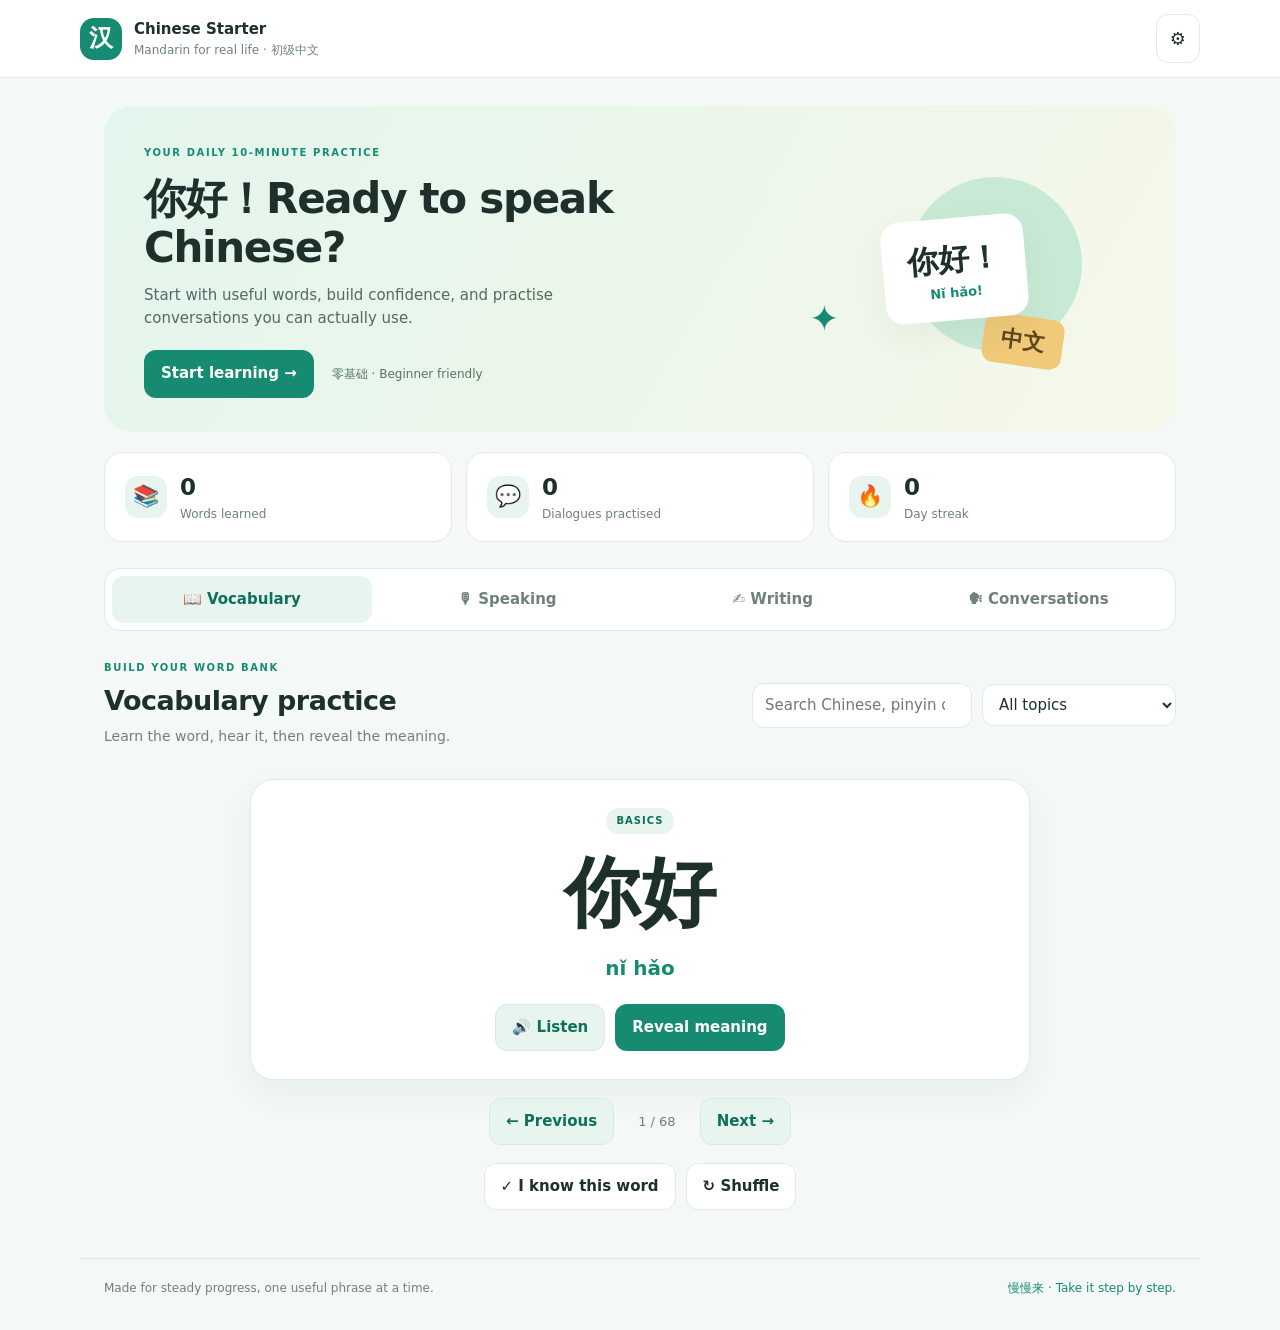
==== commit dde2c0e2: "Update" ====
--- a/android/app/src/main/assets/web/index.html
+++ b/android/app/src/main/assets/web/index.html
@@ -32,7 +32,7 @@
 </section>
 <section id="speaking" class="panel">
  <div class="section-head"><div><span class="eyebrow">LISTEN · REPEAT · IMPROVE</span><h2>Speaking studio</h2><p>Listen to a phrase, say it aloud, and check your confidence.</p></div></div>
- <div class="practice-card"><label for="speakTopic">Choose a phrase</label><select id="speakTopic"></select><div id="speakHanzi" class="hanzi medium">请再说一遍。</div><div id="speakPinyin" class="pinyin">qǐng zài shuō yí biàn</div><p id="speakMeaning" class="meaning">Please say that again.</p><div class="button-row"><button id="speakAudio" class="primary">🔊 Listen</button><button id="micBtn" class="secondary">🎙 Try speaking</button></div><p id="speechResult" class="feedback" aria-live="polite">Tip: speak slowly and clearly. Speech recognition varies by browser and device.</p><div class="self-rating"><span>How did it feel?</span><button data-rating="again">Try again</button><button data-rating="good">Good</button><button data-rating="easy">Easy</button></div></div>
+ <div class="practice-card"><label for="speakTopic">Choose a phrase</label><select id="speakTopic"></select><div id="speakHanzi" class="hanzi medium">请再说一遍。</div><div id="speakPinyin" class="pinyin">qǐng zài shuō yí biàn</div><p id="speakMeaning" class="meaning">Please say that again.</p><div class="button-row"><button id="speakAudio" class="primary">🔊 Listen</button><button id="stopAudio" class="secondary">■ Stop audio</button><button id="micBtn" class="secondary">🎙 Try speaking</button></div><p id="speechResult" class="feedback" aria-live="polite">Ready. Tap Listen to test Chinese audio, or Try speaking to test your microphone.</p><div class="self-rating"><span>How did it feel?</span><button data-rating="again">Try again</button><button data-rating="good">Good</button><button data-rating="easy">Easy</button></div></div>
  <div class="tip-box">💡 <strong>Beginner tip:</strong> Mandarin has four main tones. Copy the rhythm first; accuracy will improve with repetition.</div>
 </section>
 <section id="writing" class="panel">
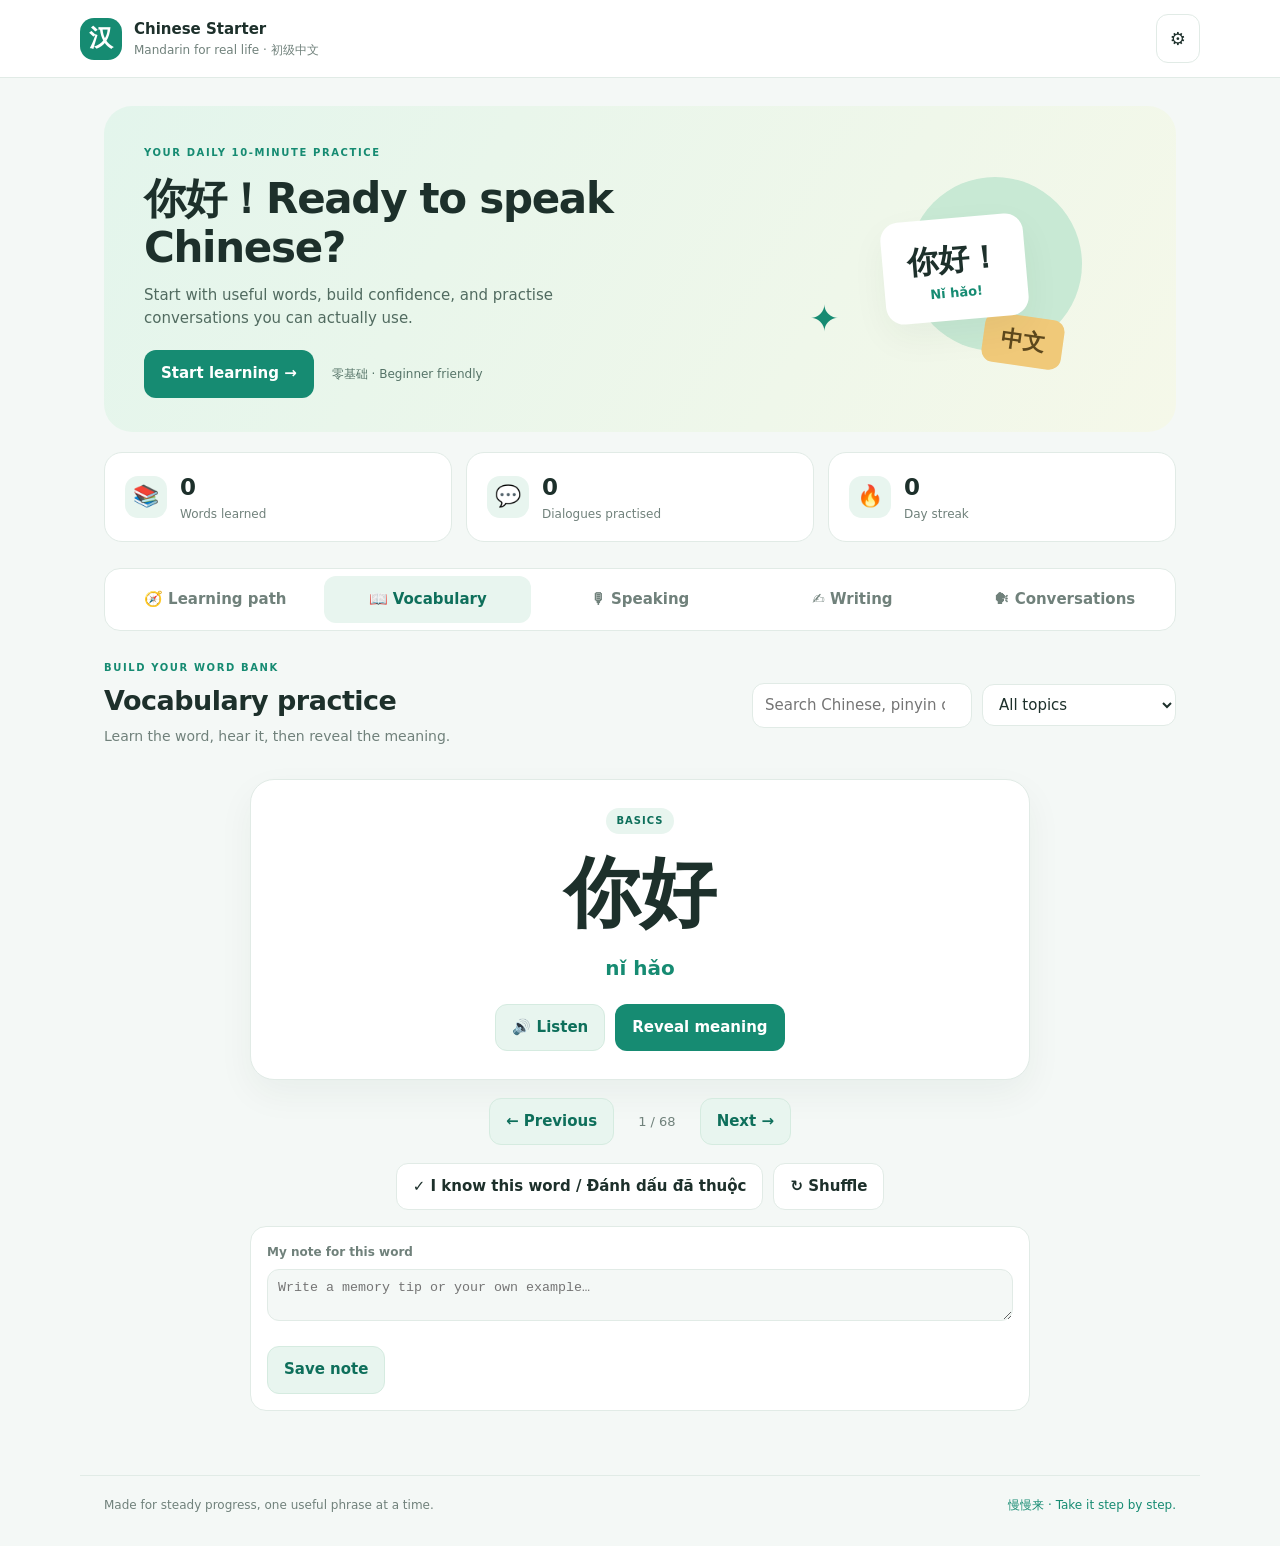
==== commit ca0878e0: "Update" ====
--- a/android/app/src/main/assets/web/index.html
+++ b/android/app/src/main/assets/web/index.html
@@ -13,22 +13,37 @@
 </header>
 <main>
 <section class="hero">
-  <div><span class="eyebrow">YOUR DAILY 10-MINUTE PRACTICE</span><h1>你好！Ready to speak Chinese?</h1><p>Start with useful words, build confidence, and practise conversations you can actually use.</p><div class="hero-actions"><button class="primary" data-go="vocab">Start learning <span>→</span></button><span class="hero-note">零基础 · Beginner friendly</span></div></div>
+  <div><span class="eyebrow">YOUR DAILY 10-MINUTE PRACTICE</span><h1>你好！Ready to speak Chinese?</h1><p>Start with useful words, build confidence, and practise conversations you can actually use.</p><div class="hero-actions"><button class="primary" data-go="learning">Start learning <span>→</span></button><span class="hero-note">零基础 · Beginner friendly</span></div></div>
   <div class="hero-art" aria-hidden="true"><div class="sun"></div><div class="speech">你好！<small>Nǐ hǎo!</small></div><div class="book">中文</div><div class="plant">✦</div></div>
 </section>
+<section id="learning" class="panel">
+ <div class="section-head"><div><span class="eyebrow">YOUR PERSONAL MANDARIN PLAN</span><h2>Learning path</h2><p>Take a placement check, choose topics and study at your own pace.</p></div></div>
+ <div class="learning-controls">
+  <div class="control-card"><label for="learningLanguage">Learning language</label><select id="learningLanguage"><option value="vi">Vietnamese → Chinese (Tiếng Việt – Trung)</option><option value="en">English → Chinese (English – Chinese)</option></select></div>
+  <div class="control-card"><label for="levelSelect">Your level</label><select id="levelSelect"><option value="beginner">Sơ cấp · Beginner</option><option value="intermediate">Trung cấp · Intermediate</option><option value="advanced">Cao cấp · Advanced</option></select></div>
+  <div class="control-card"><label for="frequencySelect">Study frequency</label><select id="frequencySelect"><option value="3">3 days / week</option><option value="4">4 days / week</option><option value="5" selected>5 days / week</option><option value="6">6 days / week</option><option value="7">Every day</option></select></div>
+ </div>
+ <div class="path-grid"><article class="path-card"><span class="pill">STEP 1</span><h3>🎯 Placement test</h3><p>Answer 5 quick questions to get a suggested level. You can change it anytime.</p><button class="primary" id="placementStart">Start placement test</button><p id="placementResult" class="feedback" aria-live="polite"></p></article>
+ <article class="path-card"><span class="pill">STEP 2</span><h3>🔔 Daily reminder</h3><p>Choose a time and let the app remind you to practise.</p><div class="reminder-row"><input id="reminderTime" type="time" value="19:30" aria-label="Reminder time"><label class="switch-label"><input id="reminderEnabled" type="checkbox"> Enable reminder</label></div><button class="secondary" id="saveReminder">Save reminder</button><p id="reminderStatus" class="feedback" aria-live="polite"></p></article></div>
+ <div class="topic-card"><div class="section-head"><div><h3>Choose your topics</h3><p>Select any topics you want to learn. Your path will focus on these.</p></div><button id="selectAllTopics" class="outline">Select all</button></div><div id="topicChoices" class="topic-choices"></div></div>
+ <div class="topic-card"><div class="section-head"><div><h3 id="pathTitle">Beginner · 20 lessons</h3><p id="pathSub">Complete lessons in order; take a review test after every 5 lessons.</p></div><div class="path-progress"><strong id="lessonProgress">0 / 20</strong><small>lessons complete</small></div></div><div class="progress-track"><span id="lessonProgressBar"></span></div><div id="lessonList" class="lesson-list"></div></div>
+ <div id="lessonStudy" class="path-card hidden"><div class="section-head"><div><span class="eyebrow" id="lessonMeta">LESSON</span><h3 id="lessonTitle">Lesson title</h3></div><button class="icon-btn" id="closeLesson" aria-label="Close lesson">✕</button></div><div id="lessonContent"></div><button class="primary full" id="completeLesson">✓ Mark lesson complete</button><p id="lessonFeedback" class="feedback" aria-live="polite"></p></div>
+ <div id="reviewTest" class="path-card hidden"><div class="section-head"><div><span class="eyebrow">PROGRESS CHECK</span><h3 id="testTitle">Review test</h3></div><button class="icon-btn" id="closeTest" aria-label="Close test">✕</button></div><div id="testContent"></div><button class="primary full" id="submitTest">Check answers</button><p id="testFeedback" class="feedback" aria-live="polite"></p></div>
+</section>
+
 <section class="stats">
  <div class="stat"><span class="stat-icon">📚</span><div><strong id="wordsStat">0</strong><small>Words learned</small></div></div>
  <div class="stat"><span class="stat-icon">💬</span><div><strong id="dialogsStat">0</strong><small>Dialogues practised</small></div></div>
  <div class="stat"><span class="stat-icon">🔥</span><div><strong id="streakStat">0</strong><small>Day streak</small></div></div>
 </section>
 <nav class="tabs" aria-label="Learning sections">
-<button class="tab active" data-tab="vocab">📖 Vocabulary</button><button class="tab" data-tab="speaking">🎙 Speaking</button><button class="tab" data-tab="writing">✍️ Writing</button><button class="tab" data-tab="conversation">🗣 Conversations</button>
+<button class="tab" data-tab="learning">🧭 Learning path</button><button class="tab active" data-tab="vocab">📖 Vocabulary</button><button class="tab" data-tab="speaking">🎙 Speaking</button><button class="tab" data-tab="writing">✍️ Writing</button><button class="tab" data-tab="conversation">🗣 Conversations</button>
 </nav>
 <section id="vocab" class="panel active">
  <div class="section-head"><div><span class="eyebrow">BUILD YOUR WORD BANK</span><h2>Vocabulary practice</h2><p>Learn the word, hear it, then reveal the meaning.</p></div><div class="vocab-controls"><input id="vocabSearch" type="search" placeholder="Search Chinese, pinyin or English…" aria-label="Search vocabulary"><select id="vocabCategory" aria-label="Vocabulary category"><option value="all">All topics</option><option value="basics">Basics</option><option value="daily">Daily life</option><option value="work">At work</option><option value="meeting">Customer meetings</option></select></div></div>
  <div class="flashcard" id="flashcard"><span id="wordTag" class="pill">BASICS</span><div id="hanzi" class="hanzi">你好</div><div id="pinyin" class="pinyin">nǐ hǎo</div><div id="meaning" class="meaning hidden">Hello</div><div id="example" class="example hidden"></div><div class="card-actions"><button id="audioBtn" class="secondary">🔊 Listen</button><button id="revealBtn" class="primary">Reveal meaning</button></div></div>
  <div class="practice-nav"><button id="prevWord" class="secondary">← Previous</button><span id="wordCounter">1 / 1</span><button id="nextWord" class="secondary">Next →</button></div>
- <div class="inline-actions"><button id="knownBtn" class="outline">✓ I know this word</button><button id="shuffleBtn" class="outline">↻ Shuffle</button></div>
+ <div class="inline-actions"><button id="knownBtn" class="outline">✓ I know this word</button><button id="shuffleBtn" class="outline">↻ Shuffle</button></div><div class="word-notes"><label for="wordNote">My note for this word</label><textarea id="wordNote" rows="2" placeholder="Write a memory tip or your own example…"></textarea><button id="saveWordNote" class="secondary">Save note</button><span id="noteStatus" class="feedback" aria-live="polite"></span></div>
 </section>
 <section id="speaking" class="panel">
  <div class="section-head"><div><span class="eyebrow">LISTEN · REPEAT · IMPROVE</span><h2>Speaking studio</h2><p>Listen to a phrase, say it aloud, and check your confidence.</p></div></div>
@@ -45,6 +60,6 @@
 </section>
 </main>
 <footer>Made for steady progress, one useful phrase at a time. <span>慢慢来 · Take it step by step.</span></footer>
-<dialog id="settingsDialog"><form method="dialog" id="settingsForm"><div class="dialog-title"><div><span class="eyebrow">MAKE IT YOURS</span><h2>Settings</h2></div><button class="icon-btn" value="cancel" aria-label="Close">✕</button></div><label for="themeSelect">Appearance</label><select id="themeSelect"><option value="light">Light</option><option value="dark">Dark</option></select><label for="accentSelect">Accent colour</label><select id="accentSelect"><option value="#168b72">Jade green</option><option value="#3978d4">Calm blue</option><option value="#9a62c7">Lavender</option><option value="#e17848">Warm orange</option><option value="#d04e78">Rose</option></select><p class="muted">Your learning progress and preferences are stored on this device.</p><button class="primary full" id="saveSettings" value="default">Save settings</button></form></dialog>
+<dialog id="settingsDialog"><form method="dialog" id="settingsForm"><div class="dialog-title"><div><span class="eyebrow">MAKE IT YOURS</span><h2>Settings</h2></div><button class="icon-btn" value="cancel" aria-label="Close">✕</button></div><label for="themeSelect">Appearance</label><select id="themeSelect"><option value="light">Light</option><option value="dark">Dark</option></select><label for="accentSelect">Accent colour</label><select id="accentSelect"><option value="#168b72">Jade green</option><option value="#3978d4">Calm blue</option><option value="#9a62c7">Lavender</option><option value="#e17848">Warm orange</option><option value="#d04e78">Rose</option></select><label for="settingsLanguage">Learning language</label><select id="settingsLanguage"><option value="vi">Vietnamese – Chinese</option><option value="en">English – Chinese</option></select><p class="muted">Your learning progress and preferences are stored on this device.</p><button class="primary full" id="saveSettings" value="default">Save settings</button></form></dialog>
 <script src="app.js"></script>
 </body></html>
--- a/android/app/src/main/assets/web/styles.css
+++ b/android/app/src/main/assets/web/styles.css
@@ -9,3 +9,7 @@
 .tab{border-radius:12px}
 .scenario-btn:focus-visible,.line button:focus-visible{outline:3px solid #74c9b2;outline-offset:2px}
 @media(max-width:720px){.vocab-controls{width:100%}.vocab-controls input,.vocab-controls select{width:100%;min-width:0}.card-actions>*{flex:1}.inline-actions>*{flex:1}.practice-nav{gap:12px}.practice-nav button{padding:9px 10px}.hanzi.medium{font-size:42px}.self-rating span{width:100%}.conversation-tip{font-size:12px}}
+
+/* Learning roadmap v6 */
+.learning-controls{display:grid;grid-template-columns:repeat(3,minmax(0,1fr));gap:12px;margin:16px 0}.control-card,.path-card,.topic-card{background:var(--surface);border:1px solid var(--line);border-radius:20px;padding:20px;box-shadow:var(--shadow)}.control-card label,.word-notes label{display:block;font-weight:750;font-size:12px;color:var(--muted);margin-bottom:7px}.control-card select{width:100%}.path-grid{display:grid;grid-template-columns:1fr 1fr;gap:14px;margin:14px 0}.path-card h3,.topic-card h3{margin:10px 0}.path-card p,.topic-card p{color:var(--muted);font-size:13px}.path-card .primary,.path-card .secondary{margin-top:8px}.reminder-row{display:flex;gap:12px;align-items:center;flex-wrap:wrap;margin:12px 0}.switch-label{display:flex!important;gap:7px;align-items:center!important}.topic-card{margin:14px 0}.topic-card .section-head{margin:0 0 15px}.topic-choices{display:grid;grid-template-columns:repeat(2,minmax(0,1fr));gap:10px}.topic-choice{display:flex;gap:10px;align-items:center;border:1px solid var(--line);border-radius:14px;padding:12px;cursor:pointer}.topic-choice input{accent-color:var(--accent)}.topic-choice>span:first-of-type{font-size:24px}.topic-choice strong,.topic-choice small{display:block}.topic-choice strong{font-size:13px}.topic-choice small{font-size:11px;color:var(--muted)}.path-progress{text-align:right}.path-progress strong,.path-progress small{display:block}.path-progress small{color:var(--muted);font-size:11px}.progress-track{height:8px;background:var(--soft);border-radius:999px;overflow:hidden;margin:0 0 14px}.progress-track span{display:block;height:100%;width:0;background:var(--accent);border-radius:999px;transition:width .2s}.lesson-list{display:grid;gap:8px}.lesson-row{display:flex;align-items:center;gap:12px;text-align:left;background:var(--bg);border:1px solid var(--line);padding:12px;border-radius:14px;color:var(--text);width:100%}.lesson-row.completed{background:var(--soft);border-color:#a7d9c5}.lesson-number{width:36px;height:36px;border-radius:12px;background:var(--surface);display:grid;place-items:center;font-weight:800;color:var(--accent);flex-shrink:0}.lesson-info{flex:1;min-width:0}.lesson-info strong,.lesson-info small{display:block}.lesson-info strong{font-size:13px}.lesson-info small{font-size:11px;color:var(--muted);overflow-wrap:anywhere}.lesson-state{font-size:11px;color:var(--accent);font-weight:750}.review-row{width:100%;padding:10px;border:1px dashed var(--line);border-radius:12px;background:transparent;color:var(--accent);text-align:left}.review-row:disabled{opacity:.45;cursor:not-allowed}.lesson-vocab{display:grid;grid-template-columns:repeat(2,minmax(0,1fr));gap:10px}.lesson-word{background:var(--bg);border:1px solid var(--line);border-radius:14px;padding:14px}.lesson-word .hanzi{margin:0}.small-hanzi{font-size:38px}.lesson-word .pinyin{font-size:14px}.lesson-word p{font-size:12px;color:var(--muted)}.lesson-word button{margin:4px 4px 0 0;font-size:12px}.lesson-practice{border-top:1px solid var(--line);margin-top:16px;padding-top:12px}.lesson-practice input{width:100%}.test-question{padding:14px 0;border-bottom:1px solid var(--line)}.test-question>div{display:grid;grid-template-columns:1fr 1fr;gap:8px;margin-top:10px}.test-question label,.test-option{padding:10px;background:var(--bg);border-radius:10px;font-size:13px}.placement-box{padding:12px;background:var(--bg);border-radius:12px}.test-option{display:block;margin:8px 0}.word-notes{max-width:780px;margin:16px auto;padding:16px;background:var(--surface);border:1px solid var(--line);border-radius:16px}.word-notes textarea{width:100%;resize:vertical;border:1px solid var(--line);border-radius:12px;padding:10px;background:var(--bg);color:var(--text)}.word-notes .feedback{display:inline-block;margin-left:10px}.hidden{display:none!important}
+@media(max-width:720px){.learning-controls,.path-grid{grid-template-columns:1fr}.topic-choices,.lesson-vocab{grid-template-columns:1fr}.path-card,.topic-card{padding:15px}.lesson-state{max-width:72px;text-align:right}.test-question>div{grid-template-columns:1fr}.lesson-row{padding:10px}}
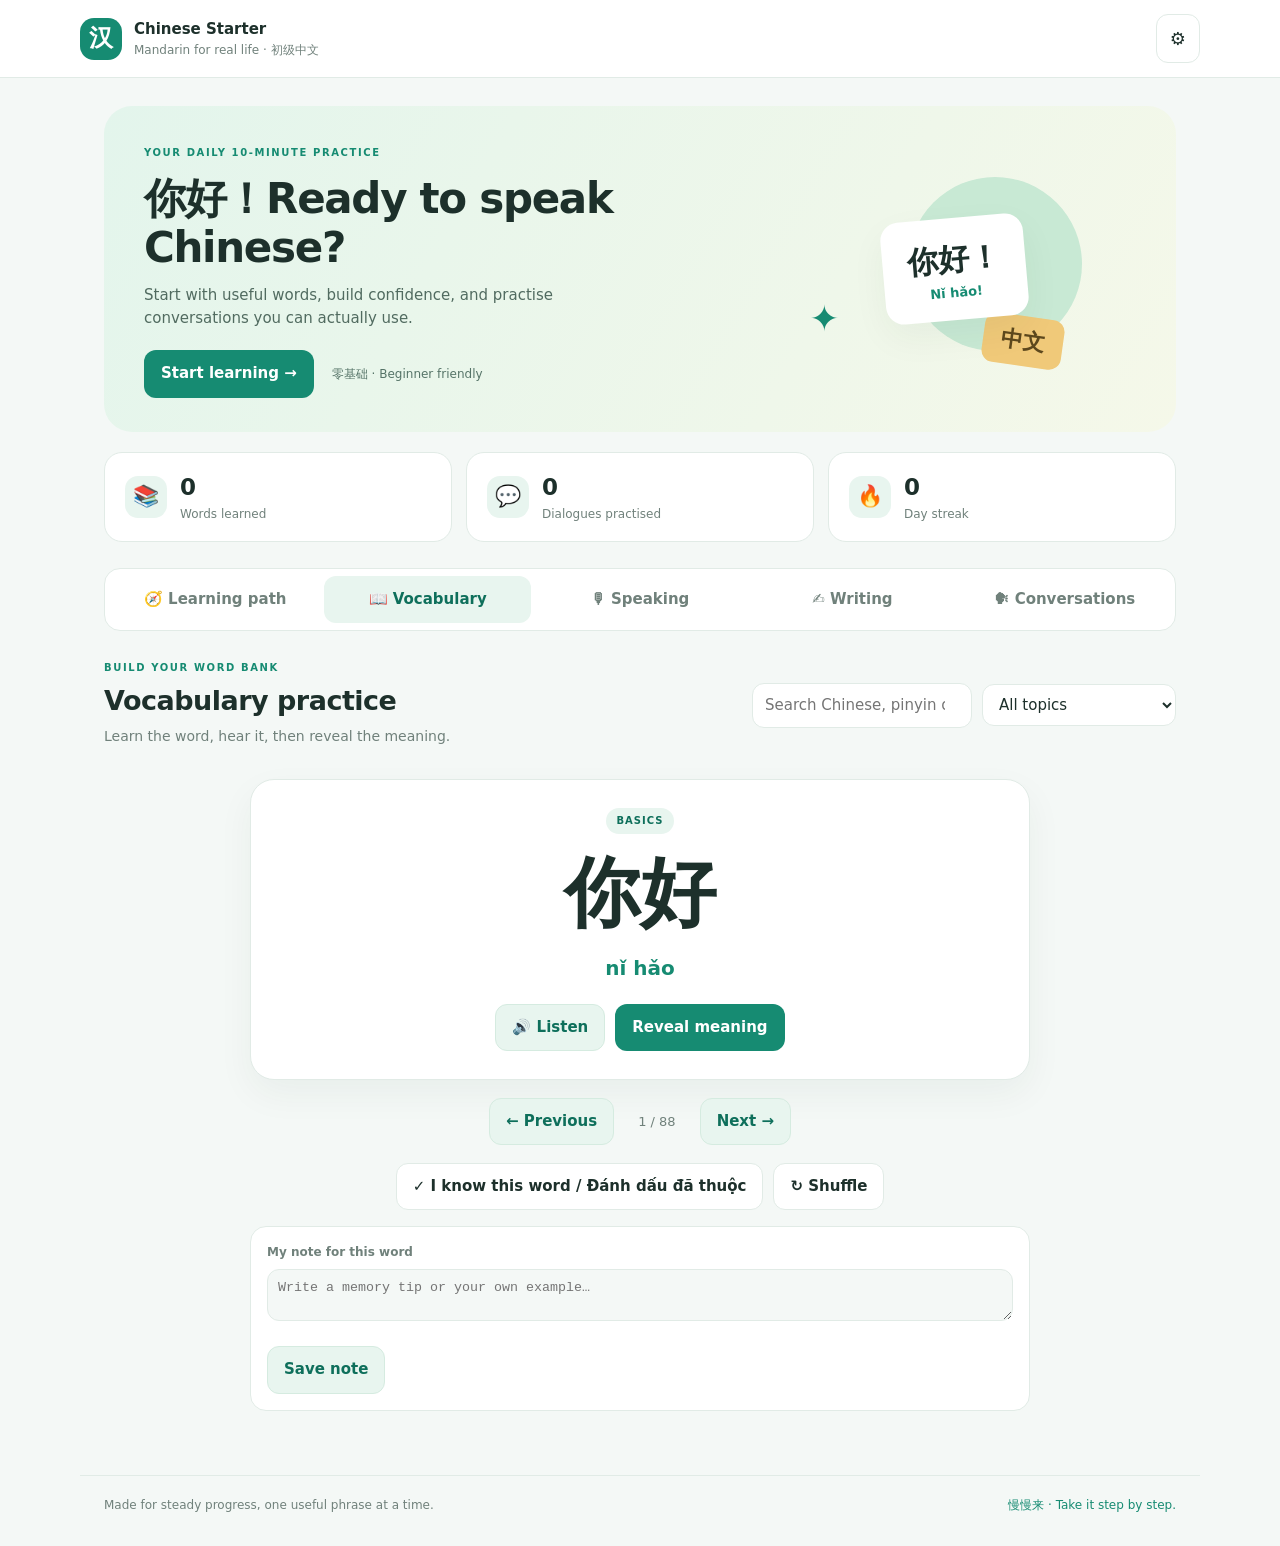
==== commit f6c55f1b: "Update" ====
--- a/android/app/src/main/assets/web/index.html
+++ b/android/app/src/main/assets/web/index.html
@@ -17,18 +17,25 @@
   <div class="hero-art" aria-hidden="true"><div class="sun"></div><div class="speech">你好！<small>Nǐ hǎo!</small></div><div class="book">中文</div><div class="plant">✦</div></div>
 </section>
 <section id="learning" class="panel">
+ <div class="learning-top-actions"><button type="button" class="secondary" id="backHome">← Trang chủ</button><button type="button" class="outline" id="quickPlacement">🎯 Test đầu vào</button></div>
  <div class="section-head"><div><span class="eyebrow">YOUR PERSONAL MANDARIN PLAN</span><h2>Learning path</h2><p>Take a placement check, choose topics and study at your own pace.</p></div></div>
+ <div class="level-switch" role="tablist" aria-label="Learning level">
+  <button type="button" class="level-chip active" data-level="beginner"><span>🌱</span><strong>Sơ cấp</strong><small>Beginner</small></button>
+  <button type="button" class="level-chip" data-level="intermediate"><span>🌿</span><strong>Trung cấp</strong><small>Intermediate</small></button>
+  <button type="button" class="level-chip" data-level="advanced"><span>🌳</span><strong>Cao cấp</strong><small>Advanced</small></button>
+ </div>
  <div class="learning-controls">
   <div class="control-card"><label for="learningLanguage">Learning language</label><select id="learningLanguage"><option value="vi">Vietnamese → Chinese (Tiếng Việt – Trung)</option><option value="en">English → Chinese (English – Chinese)</option></select></div>
   <div class="control-card"><label for="levelSelect">Your level</label><select id="levelSelect"><option value="beginner">Sơ cấp · Beginner</option><option value="intermediate">Trung cấp · Intermediate</option><option value="advanced">Cao cấp · Advanced</option></select></div>
   <div class="control-card"><label for="frequencySelect">Study frequency</label><select id="frequencySelect"><option value="3">3 days / week</option><option value="4">4 days / week</option><option value="5" selected>5 days / week</option><option value="6">6 days / week</option><option value="7">Every day</option></select></div>
  </div>
- <div class="path-grid"><article class="path-card"><span class="pill">STEP 1</span><h3>🎯 Placement test</h3><p>Answer 5 quick questions to get a suggested level. You can change it anytime.</p><button class="primary" id="placementStart">Start placement test</button><p id="placementResult" class="feedback" aria-live="polite"></p></article>
+ <div class="path-grid path-screen" data-screen="plan"><article class="path-card"><span class="pill">STEP 1</span><h3>🎯 Placement test</h3><p>Answer 5 quick questions to get a suggested level. You can change it anytime.</p><button class="primary" id="placementStart">Start placement test</button><p id="placementResult" class="feedback" aria-live="polite"></p></article>
  <article class="path-card"><span class="pill">STEP 2</span><h3>🔔 Daily reminder</h3><p>Choose a time and let the app remind you to practise.</p><div class="reminder-row"><input id="reminderTime" type="time" value="19:30" aria-label="Reminder time"><label class="switch-label"><input id="reminderEnabled" type="checkbox"> Enable reminder</label></div><button class="secondary" id="saveReminder">Save reminder</button><p id="reminderStatus" class="feedback" aria-live="polite"></p></article></div>
- <div class="topic-card"><div class="section-head"><div><h3>Choose your topics</h3><p>Select any topics you want to learn. Your path will focus on these.</p></div><button id="selectAllTopics" class="outline">Select all</button></div><div id="topicChoices" class="topic-choices"></div></div>
- <div class="topic-card"><div class="section-head"><div><h3 id="pathTitle">Beginner · 20 lessons</h3><p id="pathSub">Complete lessons in order; take a review test after every 5 lessons.</p></div><div class="path-progress"><strong id="lessonProgress">0 / 20</strong><small>lessons complete</small></div></div><div class="progress-track"><span id="lessonProgressBar"></span></div><div id="lessonList" class="lesson-list"></div></div>
- <div id="lessonStudy" class="path-card hidden"><div class="section-head"><div><span class="eyebrow" id="lessonMeta">LESSON</span><h3 id="lessonTitle">Lesson title</h3></div><button class="icon-btn" id="closeLesson" aria-label="Close lesson">✕</button></div><div id="lessonContent"></div><button class="primary full" id="completeLesson">✓ Mark lesson complete</button><p id="lessonFeedback" class="feedback" aria-live="polite"></p></div>
- <div id="reviewTest" class="path-card hidden"><div class="section-head"><div><span class="eyebrow">PROGRESS CHECK</span><h3 id="testTitle">Review test</h3></div><button class="icon-btn" id="closeTest" aria-label="Close test">✕</button></div><div id="testContent"></div><button class="primary full" id="submitTest">Check answers</button><p id="testFeedback" class="feedback" aria-live="polite"></p></div>
+ <div class="learning-subnav" role="tablist" aria-label="Learning path screens"><button type="button" class="subnav-btn active" data-path-screen="lessons">📚 Bài học</button><button type="button" class="subnav-btn" data-path-screen="topics">🧭 Chủ đề</button><button type="button" class="subnav-btn" data-path-screen="plan">⚙️ Lịch học</button></div>
+ <div class="topic-card path-screen" data-screen="topics"><div class="section-head"><div><h3>Choose your topics</h3><p>Select any topics you want to learn. Your path will focus on these.</p></div><button id="selectAllTopics" class="outline">Select all</button></div><div id="topicChoices" class="topic-choices"></div></div>
+ <div class="topic-card path-screen active" data-screen="lessons"><div class="section-head"><div><h3 id="pathTitle">Beginner · 20 lessons</h3><p id="pathSub">Complete lessons in order; take a review test after every 5 lessons.</p></div><div class="path-progress"><strong id="lessonProgress">0 / 20</strong><small>lessons complete</small></div></div><div class="progress-track"><span id="lessonProgressBar"></span></div><div class="unit-switch" id="unitSwitch" aria-label="Lesson units"></div><p class="unit-caption" id="unitCaption">Unit 1 · Lessons 1–5</p><div id="lessonList" class="lesson-list"></div></div>
+ <div id="lessonStudy" class="lesson-screen hidden"><div class="lesson-screen-top"><button type="button" class="secondary" id="backToLessons">← Danh sách bài học</button><span class="eyebrow" id="lessonMeta">LESSON</span></div><div class="section-head"><div><h2 id="lessonTitle">Lesson title</h2></div><button class="icon-btn" id="closeLesson" aria-label="Close lesson">✕</button></div><div id="lessonContent"></div><button class="primary full" id="completeLesson">✓ Mark lesson complete</button><p id="lessonFeedback" class="feedback" aria-live="polite"></p></div>
+ <div id="reviewTest" class="lesson-screen hidden"><div class="lesson-screen-top"><button type="button" class="secondary" id="backFromTest">← Danh sách bài học</button><span class="eyebrow">PROGRESS CHECK</span></div><div class="section-head"><div><h2 id="testTitle">Review test</h2></div><button class="icon-btn" id="closeTest" aria-label="Close test">✕</button></div><div id="testContent"></div><button class="primary full" id="submitTest">Check answers</button><p id="testFeedback" class="feedback" aria-live="polite"></p></div>
 </section>
 
 <section class="stats">
@@ -60,6 +67,6 @@
 </section>
 </main>
 <footer>Made for steady progress, one useful phrase at a time. <span>慢慢来 · Take it step by step.</span></footer>
-<dialog id="settingsDialog"><form method="dialog" id="settingsForm"><div class="dialog-title"><div><span class="eyebrow">MAKE IT YOURS</span><h2>Settings</h2></div><button class="icon-btn" value="cancel" aria-label="Close">✕</button></div><label for="themeSelect">Appearance</label><select id="themeSelect"><option value="light">Light</option><option value="dark">Dark</option></select><label for="accentSelect">Accent colour</label><select id="accentSelect"><option value="#168b72">Jade green</option><option value="#3978d4">Calm blue</option><option value="#9a62c7">Lavender</option><option value="#e17848">Warm orange</option><option value="#d04e78">Rose</option></select><label for="settingsLanguage">Learning language</label><select id="settingsLanguage"><option value="vi">Vietnamese – Chinese</option><option value="en">English – Chinese</option></select><p class="muted">Your learning progress and preferences are stored on this device.</p><button class="primary full" id="saveSettings" value="default">Save settings</button></form></dialog>
+<dialog id="settingsDialog"><form method="dialog" id="settingsForm"><div class="dialog-title"><div><span class="eyebrow">MAKE IT YOURS</span><h2>Settings</h2></div><button class="icon-btn" value="cancel" aria-label="Close">✕</button></div><label for="themeSelect">Appearance</label><select id="themeSelect"><option value="light">Light</option><option value="dark">Dark</option></select><label for="accentSelect">Accent colour</label><select id="accentSelect"><option value="#168b72">Jade green</option><option value="#3978d4">Calm blue</option><option value="#9a62c7">Lavender</option><option value="#e17848">Warm orange</option><option value="#d04e78">Rose</option></select><label for="settingsLevel">Trình độ học mặc định</label><select id="settingsLevel"><option value="beginner">Sơ cấp · Beginner</option><option value="intermediate">Trung cấp · Intermediate</option><option value="advanced">Cao cấp · Advanced</option></select><label for="settingsLanguage">Learning language</label><select id="settingsLanguage"><option value="vi">Vietnamese – Chinese</option><option value="en">English – Chinese</option></select><p class="muted">Your learning progress and preferences are stored on this device.</p><button class="primary full" id="saveSettings" value="default">Save settings</button></form></dialog>
 <script src="app.js"></script>
 </body></html>
--- a/android/app/src/main/assets/web/styles.css
+++ b/android/app/src/main/assets/web/styles.css
@@ -13,3 +13,36 @@
 /* Learning roadmap v6 */
 .learning-controls{display:grid;grid-template-columns:repeat(3,minmax(0,1fr));gap:12px;margin:16px 0}.control-card,.path-card,.topic-card{background:var(--surface);border:1px solid var(--line);border-radius:20px;padding:20px;box-shadow:var(--shadow)}.control-card label,.word-notes label{display:block;font-weight:750;font-size:12px;color:var(--muted);margin-bottom:7px}.control-card select{width:100%}.path-grid{display:grid;grid-template-columns:1fr 1fr;gap:14px;margin:14px 0}.path-card h3,.topic-card h3{margin:10px 0}.path-card p,.topic-card p{color:var(--muted);font-size:13px}.path-card .primary,.path-card .secondary{margin-top:8px}.reminder-row{display:flex;gap:12px;align-items:center;flex-wrap:wrap;margin:12px 0}.switch-label{display:flex!important;gap:7px;align-items:center!important}.topic-card{margin:14px 0}.topic-card .section-head{margin:0 0 15px}.topic-choices{display:grid;grid-template-columns:repeat(2,minmax(0,1fr));gap:10px}.topic-choice{display:flex;gap:10px;align-items:center;border:1px solid var(--line);border-radius:14px;padding:12px;cursor:pointer}.topic-choice input{accent-color:var(--accent)}.topic-choice>span:first-of-type{font-size:24px}.topic-choice strong,.topic-choice small{display:block}.topic-choice strong{font-size:13px}.topic-choice small{font-size:11px;color:var(--muted)}.path-progress{text-align:right}.path-progress strong,.path-progress small{display:block}.path-progress small{color:var(--muted);font-size:11px}.progress-track{height:8px;background:var(--soft);border-radius:999px;overflow:hidden;margin:0 0 14px}.progress-track span{display:block;height:100%;width:0;background:var(--accent);border-radius:999px;transition:width .2s}.lesson-list{display:grid;gap:8px}.lesson-row{display:flex;align-items:center;gap:12px;text-align:left;background:var(--bg);border:1px solid var(--line);padding:12px;border-radius:14px;color:var(--text);width:100%}.lesson-row.completed{background:var(--soft);border-color:#a7d9c5}.lesson-number{width:36px;height:36px;border-radius:12px;background:var(--surface);display:grid;place-items:center;font-weight:800;color:var(--accent);flex-shrink:0}.lesson-info{flex:1;min-width:0}.lesson-info strong,.lesson-info small{display:block}.lesson-info strong{font-size:13px}.lesson-info small{font-size:11px;color:var(--muted);overflow-wrap:anywhere}.lesson-state{font-size:11px;color:var(--accent);font-weight:750}.review-row{width:100%;padding:10px;border:1px dashed var(--line);border-radius:12px;background:transparent;color:var(--accent);text-align:left}.review-row:disabled{opacity:.45;cursor:not-allowed}.lesson-vocab{display:grid;grid-template-columns:repeat(2,minmax(0,1fr));gap:10px}.lesson-word{background:var(--bg);border:1px solid var(--line);border-radius:14px;padding:14px}.lesson-word .hanzi{margin:0}.small-hanzi{font-size:38px}.lesson-word .pinyin{font-size:14px}.lesson-word p{font-size:12px;color:var(--muted)}.lesson-word button{margin:4px 4px 0 0;font-size:12px}.lesson-practice{border-top:1px solid var(--line);margin-top:16px;padding-top:12px}.lesson-practice input{width:100%}.test-question{padding:14px 0;border-bottom:1px solid var(--line)}.test-question>div{display:grid;grid-template-columns:1fr 1fr;gap:8px;margin-top:10px}.test-question label,.test-option{padding:10px;background:var(--bg);border-radius:10px;font-size:13px}.placement-box{padding:12px;background:var(--bg);border-radius:12px}.test-option{display:block;margin:8px 0}.word-notes{max-width:780px;margin:16px auto;padding:16px;background:var(--surface);border:1px solid var(--line);border-radius:16px}.word-notes textarea{width:100%;resize:vertical;border:1px solid var(--line);border-radius:12px;padding:10px;background:var(--bg);color:var(--text)}.word-notes .feedback{display:inline-block;margin-left:10px}.hidden{display:none!important}
 @media(max-width:720px){.learning-controls,.path-grid{grid-template-columns:1fr}.topic-choices,.lesson-vocab{grid-template-columns:1fr}.path-card,.topic-card{padding:15px}.lesson-state{max-width:72px;text-align:right}.test-question>div{grid-template-columns:1fr}.lesson-row{padding:10px}}
+
+/* v7: level-specific screens and compact lesson navigation */
+.level-switch{display:grid;grid-template-columns:repeat(3,minmax(0,1fr));gap:10px;margin:18px 0 14px}
+.level-chip{display:flex;flex-direction:column;align-items:flex-start;gap:3px;text-align:left;padding:13px 15px;border:1px solid var(--line);border-radius:16px;background:var(--surface);color:var(--text);min-width:0}
+.level-chip>span{font-size:21px}.level-chip strong{font-size:14px}.level-chip small{font-size:11px;color:var(--muted)}.level-chip.active{border:2px solid var(--accent);background:var(--soft);padding:12px 14px}
+.learning-controls{grid-template-columns:repeat(2,minmax(0,1fr))}.learning-controls .control-card:nth-child(2){display:none}
+.learning-subnav{display:flex;gap:8px;padding:5px;background:var(--bg);border:1px solid var(--line);border-radius:15px;margin:14px 0;position:sticky;top:8px;z-index:5}
+.subnav-btn{flex:1;border:0;border-radius:11px;padding:10px 8px;background:transparent;color:var(--muted);font-weight:750;font-size:13px}.subnav-btn.active{background:var(--surface);color:var(--accent);box-shadow:var(--shadow)}
+.path-screen{display:none!important}.path-screen.active{display:block!important}.path-grid.path-screen.active{display:grid!important}
+.unit-switch{display:grid;grid-template-columns:repeat(4,minmax(0,1fr));gap:7px;margin:15px 0 8px}.unit-btn{border:1px solid var(--line);background:var(--bg);color:var(--text);padding:9px 5px;border-radius:12px;font-size:12px;font-weight:700}.unit-btn.active{background:var(--soft);border-color:var(--accent);color:var(--accent)}.unit-caption{font-size:12px!important;margin:0 0 10px;color:var(--muted)}.lesson-list{max-height:none}
+@media(max-width:720px){.level-switch{gap:7px}.level-chip{padding:11px 9px}.level-chip.active{padding:10px 8px}.level-chip strong{font-size:12px}.level-chip small{font-size:10px}.learning-controls{grid-template-columns:1fr}.learning-controls .control-card:nth-child(2){display:none}.learning-subnav{top:4px}.subnav-btn{font-size:12px;padding:10px 4px}.unit-switch{grid-template-columns:repeat(4,minmax(0,1fr));gap:5px}.unit-btn{font-size:11px;padding:9px 2px}}
+
+/* v8: lessons and review tests open as dedicated screens, not inline scroll targets */
+.lesson-screen{min-height:calc(100dvh - 34px);background:var(--surface);border:1px solid var(--line);border-radius:22px;padding:clamp(16px,4vw,28px);box-shadow:var(--shadow);margin:12px 0 24px;animation:fade .18s ease}
+.lesson-screen-top{display:flex;align-items:center;justify-content:space-between;gap:12px;flex-wrap:wrap;border-bottom:1px solid var(--line);padding-bottom:14px;margin-bottom:18px}
+.lesson-screen .section-head{margin:12px 0 20px}
+.lesson-screen #lessonTitle,.lesson-screen #testTitle{font-size:clamp(24px,5vw,34px)}
+.lesson-screen #lessonContent>p{margin:12px 0 20px}
+.lesson-screen .lesson-vocab{margin:12px 0 20px}
+.lesson-screen .lesson-practice{margin-top:22px}
+@media(max-width:720px){.lesson-screen{min-height:calc(100dvh - 24px);padding:16px 13px;border-radius:18px;margin:8px 0 18px}.lesson-screen-top .secondary{font-size:12px;padding:9px 11px}.lesson-screen .section-head{flex-direction:row;align-items:flex-start;gap:8px}.lesson-screen .lesson-vocab{grid-template-columns:1fr}.lesson-screen .hanzi.small-hanzi{font-size:42px}}
+
+/* Focus mode: once learning starts, remove the landing page and global dashboard. */
+body.learning-mode .hero,body.learning-mode .stats,body.learning-mode .tabs,body.learning-mode main>section.panel:not(#learning){display:none!important}
+body.learning-mode main{padding-top:14px}
+body.learning-mode #learning{display:block!important;scroll-margin-top:12px}
+body.learning-mode #learning>.section-head,body.learning-mode #learning>.level-switch,body.learning-mode #learning>.learning-controls,body.learning-mode #learning>.path-grid,body.learning-mode #learning>.learning-subnav,body.learning-mode #learning>.topic-card{display:none}
+body.learning-mode #learning .lesson-screen:not(.hidden){display:block}
+body.learning-mode #learning .lesson-screen{margin-top:8px}
+body.learning-mode #learning .lesson-screen-top{display:flex;align-items:center;justify-content:space-between;gap:12px;flex-wrap:wrap;position:sticky;top:0;padding:8px 0 12px;background:var(--bg);z-index:5}
+body.learning-mode #learning .lesson-word{margin-bottom:14px}
+@media(max-width:720px){body.learning-mode main{padding:8px 12px 24px}body.learning-mode #learning .section-head{margin:14px 0}}
+.learning-top-actions{display:flex;gap:10px;align-items:center;justify-content:space-between;margin-bottom:16px;position:relative;z-index:2}.learning-top-actions button{min-height:42px}.lesson-screen{scroll-margin-top:14px}#placementResult:empty{display:none}.placement-box{padding:14px;border:1px solid var(--line);border-radius:16px;background:var(--card)}.placement-box .test-option{display:flex;gap:10px;align-items:center;padding:12px;margin:8px 0;border:1px solid var(--line);border-radius:12px}
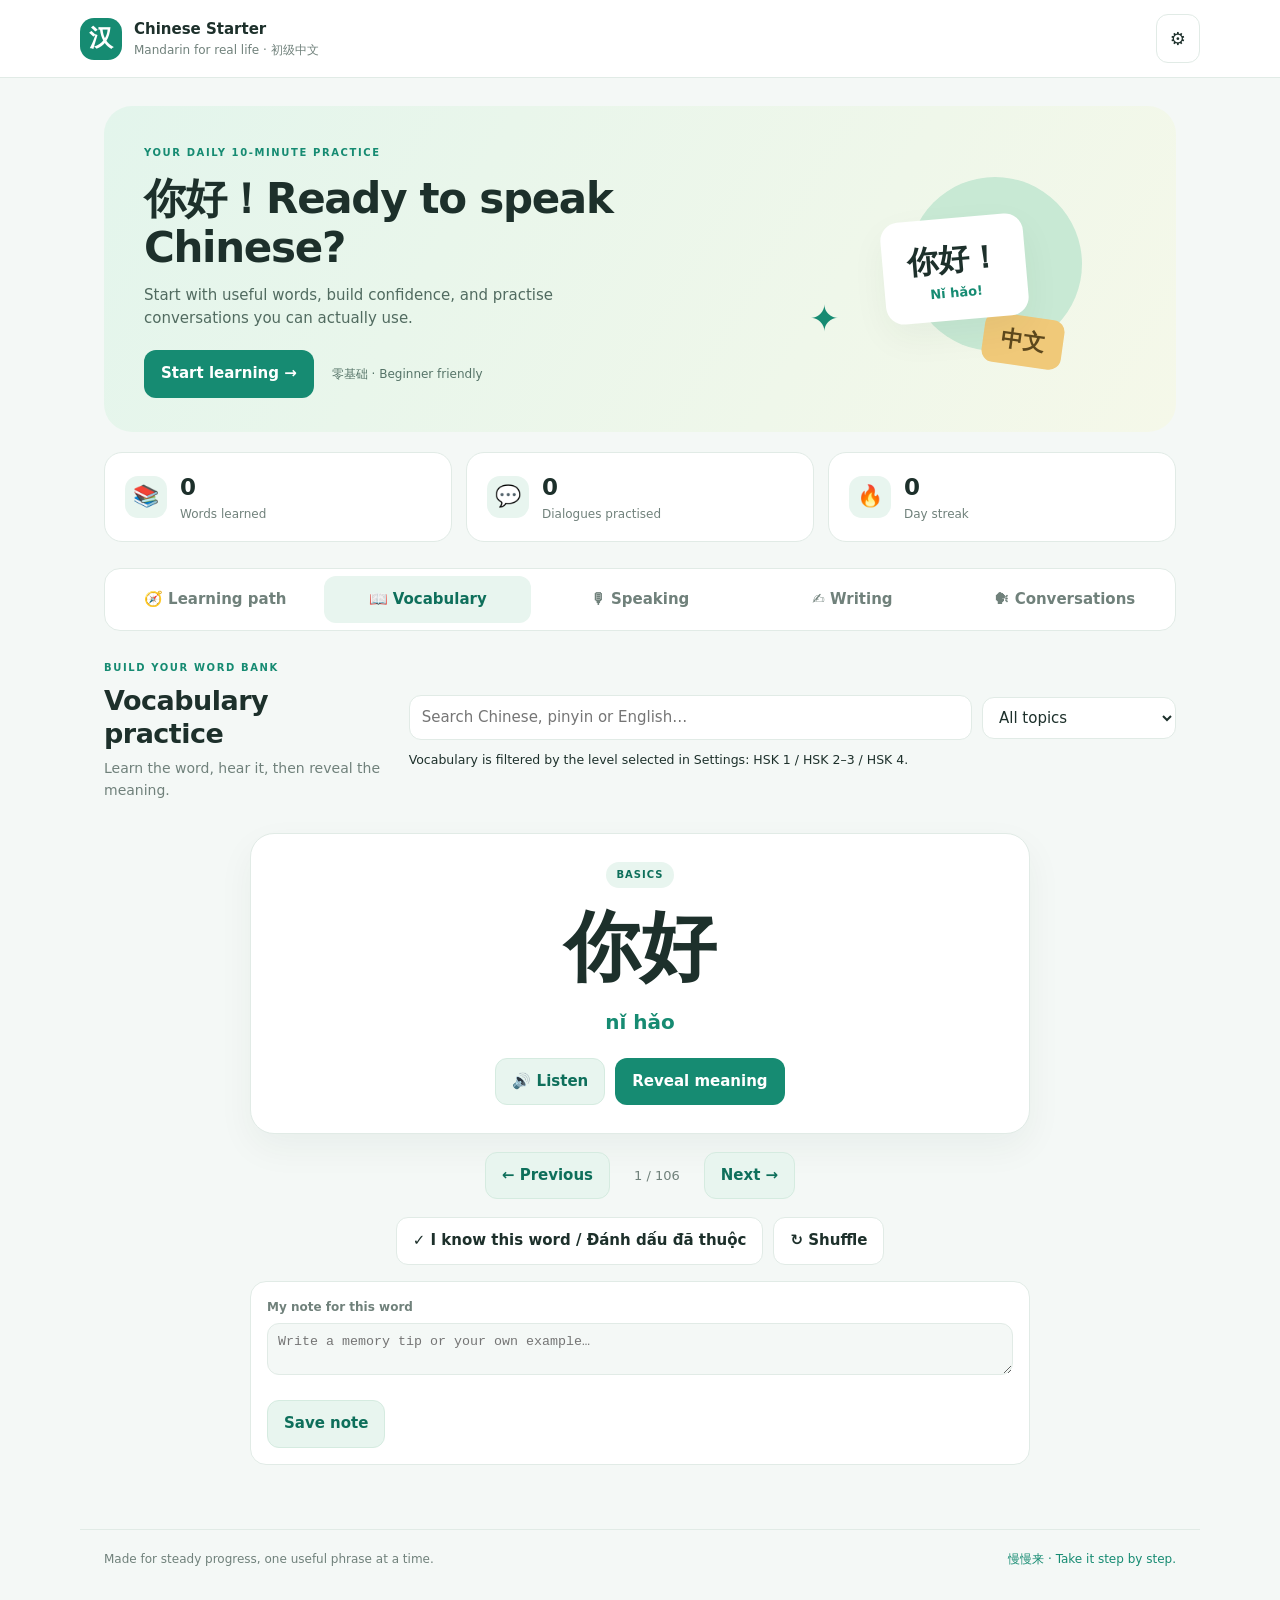
==== commit 45efcc0e: "Update" ====
--- a/android/app/src/main/assets/web/index.html
+++ b/android/app/src/main/assets/web/index.html
@@ -47,7 +47,7 @@
 <button class="tab" data-tab="learning">🧭 Learning path</button><button class="tab active" data-tab="vocab">📖 Vocabulary</button><button class="tab" data-tab="speaking">🎙 Speaking</button><button class="tab" data-tab="writing">✍️ Writing</button><button class="tab" data-tab="conversation">🗣 Conversations</button>
 </nav>
 <section id="vocab" class="panel active">
- <div class="section-head"><div><span class="eyebrow">BUILD YOUR WORD BANK</span><h2>Vocabulary practice</h2><p>Learn the word, hear it, then reveal the meaning.</p></div><div class="vocab-controls"><input id="vocabSearch" type="search" placeholder="Search Chinese, pinyin or English…" aria-label="Search vocabulary"><select id="vocabCategory" aria-label="Vocabulary category"><option value="all">All topics</option><option value="basics">Basics</option><option value="daily">Daily life</option><option value="work">At work</option><option value="meeting">Customer meetings</option></select></div></div>
+ <div class="section-head"><div><span class="eyebrow">BUILD YOUR WORD BANK</span><h2>Vocabulary practice</h2><p>Learn the word, hear it, then reveal the meaning.</p></div><div class="vocab-controls"><input id="vocabSearch" type="search" placeholder="Search Chinese, pinyin or English…" aria-label="Search vocabulary"><select id="vocabCategory" aria-label="Vocabulary category"><option value="all">All topics</option><option value="basics">Basics</option><option value="daily">Daily life</option><option value="work">At work</option><option value="meeting">Customer meetings</option></select><small class="hsk-note">Vocabulary is filtered by the level selected in Settings: HSK 1 / HSK 2–3 / HSK 4.</small></div></div>
  <div class="flashcard" id="flashcard"><span id="wordTag" class="pill">BASICS</span><div id="hanzi" class="hanzi">你好</div><div id="pinyin" class="pinyin">nǐ hǎo</div><div id="meaning" class="meaning hidden">Hello</div><div id="example" class="example hidden"></div><div class="card-actions"><button id="audioBtn" class="secondary">🔊 Listen</button><button id="revealBtn" class="primary">Reveal meaning</button></div></div>
  <div class="practice-nav"><button id="prevWord" class="secondary">← Previous</button><span id="wordCounter">1 / 1</span><button id="nextWord" class="secondary">Next →</button></div>
  <div class="inline-actions"><button id="knownBtn" class="outline">✓ I know this word</button><button id="shuffleBtn" class="outline">↻ Shuffle</button></div><div class="word-notes"><label for="wordNote">My note for this word</label><textarea id="wordNote" rows="2" placeholder="Write a memory tip or your own example…"></textarea><button id="saveWordNote" class="secondary">Save note</button><span id="noteStatus" class="feedback" aria-live="polite"></span></div>
